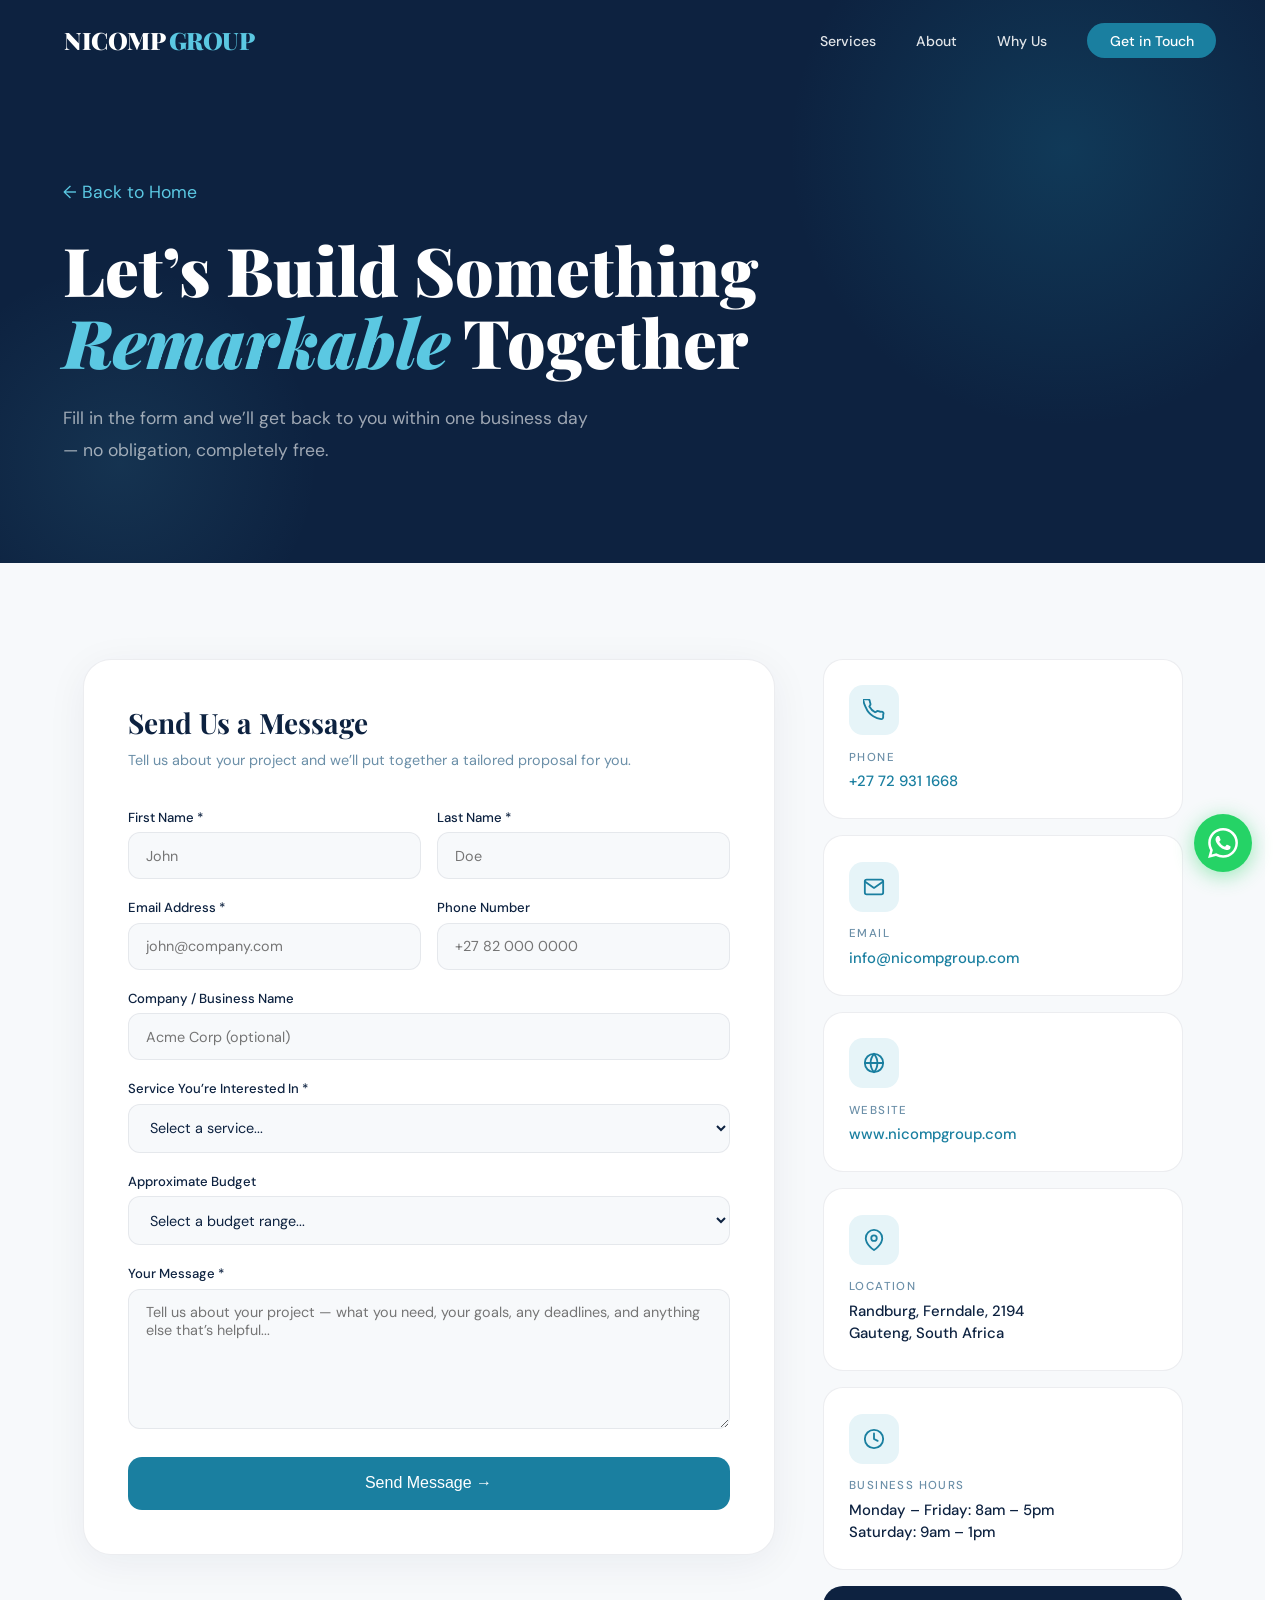
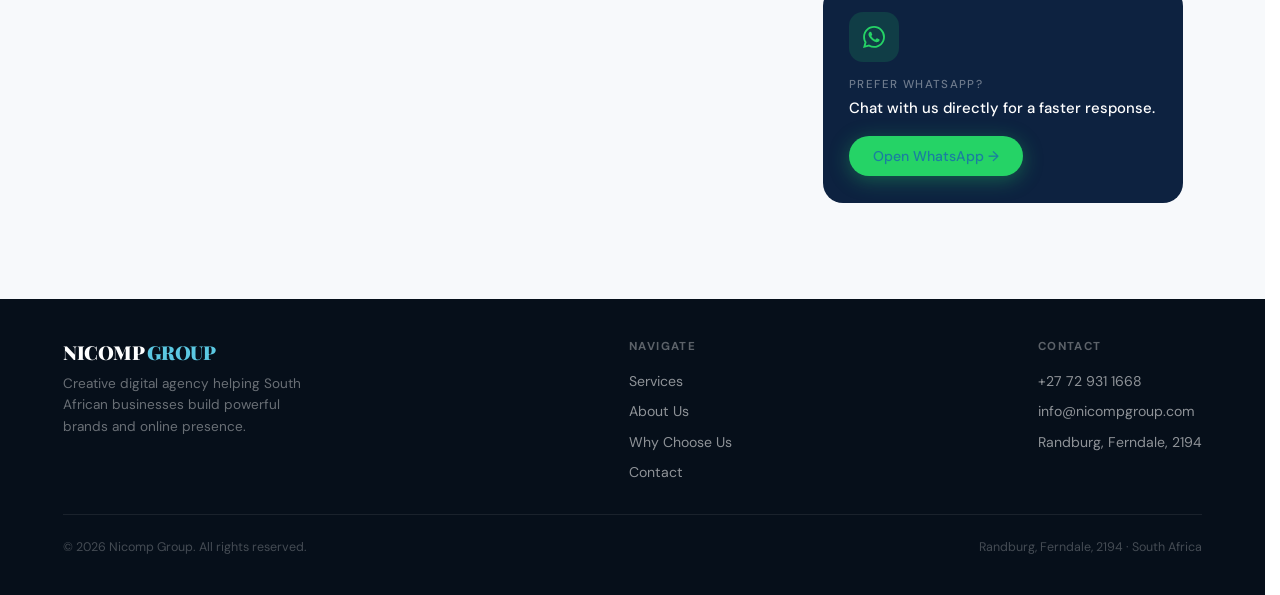
==== contact.html @ 155bb664 "Add files via upload" ====
<!DOCTYPE html>
<html lang="en">
<head>
<meta charset="UTF-8">
<meta name="viewport" content="width=device-width, initial-scale=1.0">
<title>Contact Us &mdash; Nicomp Group</title>
<link href="https://fonts.googleapis.com/css2?family=Playfair+Display:wght@400;700;900&family=DM+Sans:wght@300;400;500&display=swap" rel="stylesheet">
<link rel="stylesheet" href="style.css">
</head>
<body>

<!-- MOBILE NAV OVERLAY -->
<div class="mobile-nav-overlay" id="mobileNav">

  <div class="mob-nav-top">
    <a href="index.html" class="mob-nav-logo">NICOMP <span>GROUP</span></a>
    <button class="mob-nav-close" id="mobNavClose" aria-label="Close menu" onclick="closeMobNav()">
      <svg viewBox="0 0 24 24" fill="none" stroke="white" stroke-width="2.5" stroke-linecap="round" stroke-linejoin="round"><line x1="18" y1="6" x2="6" y2="18"/><line x1="6" y1="6" x2="18" y2="18"/></svg>
    </button>
  </div>

  <nav class="mob-nav-links">

    <a href="index.html#services" class="mob-nav-link">
      <div class="mnl-icon" style="background:linear-gradient(135deg,#1a7fa0,#5bc8e2)">
        <svg width="20" height="20" viewBox="0 0 24 24" fill="none" stroke="white" stroke-width="2" stroke-linecap="round" stroke-linejoin="round"><path d="M12 20h9"/><path d="M16.5 3.5a2.121 2.121 0 013 3L7 19l-4 1 1-4L16.5 3.5z"/></svg>
      </div>
      <span class="mnl-text">Services</span>
      <svg class="mnl-arr" width="18" height="18" viewBox="0 0 24 24" fill="none" stroke="white" stroke-width="2" stroke-linecap="round"><polyline points="9 18 15 12 9 6"/></svg>
    </a>

    <a href="index.html#about" class="mob-nav-link">
      <div class="mnl-icon" style="background:linear-gradient(135deg,#1da58c,#5bc8e2)">
        <svg width="20" height="20" viewBox="0 0 24 24" fill="none" stroke="white" stroke-width="2" stroke-linecap="round" stroke-linejoin="round"><path d="M17 21v-2a4 4 0 00-4-4H5a4 4 0 00-4 4v2"/><circle cx="9" cy="7" r="4"/></svg>
      </div>
      <span class="mnl-text">About</span>
      <svg class="mnl-arr" width="18" height="18" viewBox="0 0 24 24" fill="none" stroke="white" stroke-width="2" stroke-linecap="round"><polyline points="9 18 15 12 9 6"/></svg>
    </a>

    <a href="index.html#why" class="mob-nav-link">
      <div class="mnl-icon" style="background:linear-gradient(135deg,#7c3aed,#a78bfa)">
        <svg width="20" height="20" viewBox="0 0 24 24" fill="none" stroke="white" stroke-width="2" stroke-linecap="round" stroke-linejoin="round"><path d="M22 11.08V12a10 10 0 11-5.93-9.14"/><polyline points="22 4 12 14.01 9 11.01"/></svg>
      </div>
      <span class="mnl-text">Why Us</span>
      <svg class="mnl-arr" width="18" height="18" viewBox="0 0 24 24" fill="none" stroke="white" stroke-width="2" stroke-linecap="round"><polyline points="9 18 15 12 9 6"/></svg>
    </a>

    <a href="contact.html" class="mob-nav-link mob-nav-link-cta">
      <div class="mnl-icon" style="background:linear-gradient(135deg,#be185d,#ec4899)">
        <svg width="20" height="20" viewBox="0 0 24 24" fill="none" stroke="white" stroke-width="2" stroke-linecap="round" stroke-linejoin="round"><path d="M22 16.92v3a2 2 0 01-2.18 2 19.79 19.79 0 01-8.63-3.07A19.5 19.5 0 013.07 9.19 19.79 19.79 0 01.36.5a2 2 0 012-.18h3a2 2 0 012 1.72 12.84 12.84 0 00.7 2.81 2 2 0 01-.45 2.11L6.91 8.15a16 16 0 006.29 6.29l1.45-.73a2 2 0 012.11-.45 12.84 12.84 0 002.81.7A2 2 0 0122 16.92z"/></svg>
      </div>
      <span class="mnl-text">Get in Touch</span>
      <svg class="mnl-arr" width="18" height="18" viewBox="0 0 24 24" fill="none" stroke="white" stroke-width="2" stroke-linecap="round"><polyline points="9 18 15 12 9 6"/></svg>
    </a>

  </nav>

  <div class="mob-nav-footer">
    <span>+27 72 931 1668</span>
    <span class="mob-nav-footer-dot"></span>
    <span>info@nicompgroup.com</span>
  </div>

</div>

<!-- NAV -->
<nav id="mainNav" class="scrolled">
  <a href="index.html" class="logo">NICOMP <span>GROUP</span></a>
  <button class="nav-toggle" id="navToggle" aria-label="Menu"><span></span><span></span><span></span></button>
  <ul id="navMenu">
    <li><a href="index.html#services">Services</a></li>
    <li><a href="index.html#about">About</a></li>
    <li><a href="index.html#why">Why Us</a></li>
    <li><a href="contact.html" class="nav-cta">Get in Touch</a></li>
  </ul>
</nav>

<!-- PAGE HERO -->
<div class="page-hero">
  <div class="page-hero-inner">
    <p class="breadcrumb"><a href="index.html">&larr; Back to Home</a></p>
    <h1>Let&rsquo;s Build Something<br><em>Remarkable</em> Together</h1>
    <p>Fill in the form and we&rsquo;ll get back to you within one business day &mdash; no obligation, completely free.</p>
  </div>
</div>

<!-- CONTACT SECTION -->
<section class="contact-page">
  <div class="contact-page-inner">

    <!-- FORM -->
    <div class="contact-form-wrap reveal-left" id="contactForm">
      <h2>Send Us a Message</h2>
      <p>Tell us about your project and we&rsquo;ll put together a tailored proposal for you.</p>
      <div class="form-row">
        <div class="form-group"><label for="firstName">First Name *</label><input type="text" id="firstName" placeholder="John" required></div>
        <div class="form-group"><label for="lastName">Last Name *</label><input type="text" id="lastName" placeholder="Doe" required></div>
      </div>
      <div class="form-row">
        <div class="form-group"><label for="email">Email Address *</label><input type="email" id="email" placeholder="john@company.com" required></div>
        <div class="form-group"><label for="phone">Phone Number</label><input type="tel" id="phone" placeholder="+27 82 000 0000"></div>
      </div>
      <div class="form-group"><label for="company">Company / Business Name</label><input type="text" id="company" placeholder="Acme Corp (optional)"></div>
      <div class="form-group">
        <label for="service">Service You&rsquo;re Interested In *</label>
        <select id="service" required>
          <option value="" disabled selected>Select a service...</option>
          <option value="Graphic Design">Graphic Design</option>
          <option value="Web Design">Web Design</option>
          <option value="Web Development">Web Development</option>
          <option value="Business Solutions">Business Solutions</option>
          <option value="Multiple Services">Multiple Services</option>
          <option value="Not Sure Yet">Not Sure Yet &mdash; Let&rsquo;s Chat</option>
        </select>
      </div>
      <div class="form-group">
        <label for="budget">Approximate Budget</label>
        <select id="budget">
          <option value="" disabled selected>Select a budget range...</option>
          <option value="Under R5,000">Under R5,000</option>
          <option value="R5,000 - R15,000">R5,000 &ndash; R15,000</option>
          <option value="R15,000 - R30,000">R15,000 &ndash; R30,000</option>
          <option value="R30,000+">R30,000+</option>
          <option value="To be discussed">To be discussed</option>
        </select>
      </div>
      <div class="form-group"><label for="message">Your Message *</label><textarea id="message" placeholder="Tell us about your project &mdash; what you need, your goals, any deadlines, and anything else that&rsquo;s helpful..." required></textarea></div>
      <div id="formMsg" class="form-msg"></div>
      <button class="btn-primary form-submit" id="submitBtn">Send Message &rarr;</button>
    </div>

    <!-- INFO SIDEBAR — all SVG icons, no emojis -->
    <div class="contact-info">

      <div class="info-card reveal delay-1">
        <div class="info-icon">
          <svg width="22" height="22" viewBox="0 0 24 24" fill="none" stroke="#1a7fa0" stroke-width="2" stroke-linecap="round" stroke-linejoin="round"><path d="M22 16.92v3a2 2 0 01-2.18 2 19.79 19.79 0 01-8.63-3.07A19.5 19.5 0 013.07 9.19 19.79 19.79 0 01.36.5a2 2 0 012-.18h3a2 2 0 012 1.72 12.84 12.84 0 00.7 2.81 2 2 0 01-.45 2.11L6.91 8.15a16 16 0 006.29 6.29l1.45-.73a2 2 0 012.11-.45 12.84 12.84 0 002.81.7A2 2 0 0122 16.92z"/></svg>
        </div>
        <h4>Phone</h4>
        <p><a href="tel:+27729311668">+27 72 931 1668</a></p>
      </div>

      <div class="info-card reveal delay-2">
        <div class="info-icon">
          <svg width="22" height="22" viewBox="0 0 24 24" fill="none" stroke="#1a7fa0" stroke-width="2" stroke-linecap="round" stroke-linejoin="round"><path d="M4 4h16c1.1 0 2 .9 2 2v12c0 1.1-.9 2-2 2H4c-1.1 0-2-.9-2-2V6c0-1.1.9-2 2-2z"/><polyline points="22,6 12,13 2,6"/></svg>
        </div>
        <h4>Email</h4>
        <p><a href="mailto:info@nicompgroup.com">info@nicompgroup.com</a></p>
      </div>

      <div class="info-card reveal delay-3">
        <div class="info-icon">
          <svg width="22" height="22" viewBox="0 0 24 24" fill="none" stroke="#1a7fa0" stroke-width="2" stroke-linecap="round" stroke-linejoin="round"><circle cx="12" cy="12" r="10"/><line x1="2" y1="12" x2="22" y2="12"/><path d="M12 2a15.3 15.3 0 010 20M12 2a15.3 15.3 0 000 20"/></svg>
        </div>
        <h4>Website</h4>
        <p><a href="https://www.nicompgroup.com" target="_blank" rel="noopener">www.nicompgroup.com</a></p>
      </div>

      <div class="info-card reveal delay-4">
        <div class="info-icon">
          <svg width="22" height="22" viewBox="0 0 24 24" fill="none" stroke="#1a7fa0" stroke-width="2" stroke-linecap="round" stroke-linejoin="round"><path d="M21 10c0 7-9 13-9 13s-9-6-9-13a9 9 0 0118 0z"/><circle cx="12" cy="10" r="3"/></svg>
        </div>
        <h4>Location</h4>
        <p>Randburg, Ferndale, 2194<br>Gauteng, South Africa</p>
      </div>

      <div class="info-card reveal delay-5">
        <div class="info-icon">
          <svg width="22" height="22" viewBox="0 0 24 24" fill="none" stroke="#1a7fa0" stroke-width="2" stroke-linecap="round" stroke-linejoin="round"><circle cx="12" cy="12" r="10"/><polyline points="12 6 12 12 16 14"/></svg>
        </div>
        <h4>Business Hours</h4>
        <p>Monday &ndash; Friday: 8am &ndash; 5pm<br>Saturday: 9am &ndash; 1pm</p>
      </div>

      <div class="info-card info-card-wa reveal delay-6">
        <div class="info-icon info-icon-wa">
          <svg width="22" height="22" viewBox="0 0 24 24" fill="#25d366"><path d="M17.472 14.382c-.297-.149-1.758-.867-2.03-.967-.273-.099-.471-.148-.67.15-.197.297-.767.966-.94 1.164-.173.199-.347.223-.644.075-.297-.15-1.255-.463-2.39-1.475-.883-.788-1.48-1.761-1.653-2.059-.173-.297-.018-.458.13-.606.134-.133.298-.347.446-.52.149-.174.198-.298.298-.497.099-.198.05-.371-.025-.52-.075-.149-.669-1.612-.916-2.207-.242-.579-.487-.5-.669-.51-.173-.008-.371-.01-.57-.01-.198 0-.52.074-.792.372-.272.297-1.04 1.016-1.04 2.479 0 1.462 1.065 2.875 1.213 3.074.149.198 2.096 3.2 5.077 4.487.709.306 1.262.489 1.694.625.712.227 1.36.195 1.871.118.571-.085 1.758-.719 2.006-1.413.248-.694.248-1.289.173-1.413-.074-.124-.272-.198-.57-.347m-5.421 7.403h-.004a9.87 9.87 0 01-5.031-1.378l-.361-.214-3.741.982.998-3.648-.235-.374a9.86 9.86 0 01-1.51-5.26c.001-5.45 4.436-9.884 9.888-9.884 2.64 0 5.122 1.03 6.988 2.898a9.825 9.825 0 012.893 6.994c-.003 5.45-4.437 9.884-9.885 9.884m8.413-18.297A11.815 11.815 0 0012.05 0C5.495 0 .16 5.335.157 11.892c0 2.096.547 4.142 1.588 5.945L.057 24l6.305-1.654a11.882 11.882 0 005.683 1.448h.005c6.554 0 11.89-5.335 11.893-11.893a11.821 11.821 0 00-3.48-8.413z"/></svg>
        </div>
        <h4>Prefer WhatsApp?</h4>
        <p>Chat with us directly for a faster response.</p>
        <a href="https://wa.me/27729311668?text=Hi%20Nicomp%20Group%2C%20I%27d%20like%20to%20discuss%20a%20project." target="_blank" rel="noopener" class="btn-primary" style="display:inline-block;margin-top:1rem;font-size:0.88rem;padding:0.7rem 1.5rem;background:#25d366;box-shadow:0 4px 20px rgba(37,211,102,0.35)">Open WhatsApp &rarr;</a>
      </div>

    </div>
  </div>
</section>

<!-- FOOTER -->
<footer>
  <div class="footer-top">
    <div class="footer-brand"><a href="index.html" class="logo">NICOMP <span>GROUP</span></a><p>Creative digital agency helping South African businesses build powerful brands and online presence.</p></div>
    <div class="footer-links"><h4>Navigate</h4><ul><li><a href="index.html#services">Services</a></li><li><a href="index.html#about">About Us</a></li><li><a href="index.html#why">Why Choose Us</a></li><li><a href="contact.html">Contact</a></li></ul></div>
    <div class="footer-links"><h4>Contact</h4><ul><li><a href="tel:+27729311668">+27 72 931 1668</a></li><li><a href="mailto:info@nicompgroup.com">info@nicompgroup.com</a></li><li><a href="#">Randburg, Ferndale, 2194</a></li></ul></div>
  </div>
  <div class="footer-bottom"><p>&copy; 2026 Nicomp Group. All rights reserved.</p><p>Randburg, Ferndale, 2194 &middot; South Africa</p></div>
</footer>

<!-- WHATSAPP FAB -->
<a href="https://wa.me/27729311668?text=Hi%20Nicomp%20Group%2C%20I%27d%20like%20to%20discuss%20a%20project." class="wa-btn" target="_blank" rel="noopener" aria-label="Chat on WhatsApp">
  <span class="wa-tooltip">Chat with us!</span>
  <svg viewBox="0 0 24 24"><path d="M17.472 14.382c-.297-.149-1.758-.867-2.03-.967-.273-.099-.471-.148-.67.15-.197.297-.767.966-.94 1.164-.173.199-.347.223-.644.075-.297-.15-1.255-.463-2.39-1.475-.883-.788-1.48-1.761-1.653-2.059-.173-.297-.018-.458.13-.606.134-.133.298-.347.446-.52.149-.174.198-.298.298-.497.099-.198.05-.371-.025-.52-.075-.149-.669-1.612-.916-2.207-.242-.579-.487-.5-.669-.51-.173-.008-.371-.01-.57-.01-.198 0-.52.074-.792.372-.272.297-1.04 1.016-1.04 2.479 0 1.462 1.065 2.875 1.213 3.074.149.198 2.096 3.2 5.077 4.487.709.306 1.262.489 1.694.625.712.227 1.36.195 1.871.118.571-.085 1.758-.719 2.006-1.413.248-.694.248-1.289.173-1.413-.074-.124-.272-.198-.57-.347m-5.421 7.403h-.004a9.87 9.87 0 01-5.031-1.378l-.361-.214-3.741.982.998-3.648-.235-.374a9.86 9.86 0 01-1.51-5.26c.001-5.45 4.436-9.884 9.888-9.884 2.64 0 5.122 1.03 6.988 2.898a9.825 9.825 0 012.893 6.994c-.003 5.45-4.437 9.884-9.885 9.884m8.413-18.297A11.815 11.815 0 0012.05 0C5.495 0 .16 5.335.157 11.892c0 2.096.547 4.142 1.588 5.945L.057 24l6.305-1.654a11.882 11.882 0 005.683 1.448h.005c6.554 0 11.89-5.335 11.893-11.893a11.821 11.821 0 00-3.48-8.413z"/></svg>
</a>

<script src="main.js"></script>
</body>
</html>
---- style.css ----
/* =============================================
   NICOMP GROUP — style.css
   ============================================= */
*,*::before,*::after{margin:0;padding:0;box-sizing:border-box}
:root{
  --navy:#0d2240;--teal:#1a7fa0;--teal-light:#2aa8cc;
  --teal-pale:#e6f4f8;--sky:#5bc8e2;--gold:#c9a84c;
  --white:#ffffff;--off-white:#f7f9fb;--text:#0d2240;
  --text-mid:#3d5a72;--text-light:#6b8fa8;--border:rgba(13,34,64,0.08);
}
html{
  scroll-behavior:auto;
  overflow-x:hidden;
  width:100%;
  scrollbar-gutter:stable;
}
body{font-family:'DM Sans',sans-serif;color:var(--text);background:var(--white);overflow-x:hidden;max-width:100vw}

/* ── NAV ── */
nav{position:fixed;top:0;left:0;right:0;z-index:300;display:flex;align-items:center;justify-content:space-between;padding:1.5rem 5%;transition:background 0.5s,padding 0.5s,box-shadow 0.5s}
nav.scrolled{background:rgba(255,255,255,0.97);backdrop-filter:blur(14px);padding:1rem 5%;box-shadow:0 2px 30px rgba(13,34,64,0.09)}
.logo{font-family:'Playfair Display',serif;font-weight:900;font-size:1.5rem;letter-spacing:-0.5px;color:var(--white);text-decoration:none;transition:color 0.5s}
nav.scrolled .logo{color:var(--navy)}
.logo span{color:var(--sky)}
nav.scrolled .logo span{color:var(--teal)}
nav ul{list-style:none;display:flex;gap:2.5rem;align-items:center}
nav ul li a{text-decoration:none;font-size:0.88rem;font-weight:500;color:rgba(255,255,255,0.88);transition:color 0.2s}
nav.scrolled ul li a{color:var(--text-mid)}
nav ul li a:hover{color:var(--sky)}
nav.scrolled ul li a:hover{color:var(--teal)}
.nav-cta{background:var(--teal)!important;color:var(--white)!important;padding:0.55rem 1.4rem;border-radius:50px;transition:background 0.2s!important}
.nav-cta:hover{background:var(--teal-light)!important}
.nav-toggle{display:none;flex-direction:column;gap:5px;cursor:pointer;background:none;border:none;padding:4px}
.nav-toggle span{display:block;width:24px;height:2px;background:var(--white);border-radius:2px;transition:background 0.5s}
nav.scrolled .nav-toggle span{background:var(--navy)}

/* ── HERO ── */
.hero{
  position:relative;
  width:100%;
  min-height:100svh;
  height:auto;
  overflow:hidden;
  display:flex;
  align-items:center;
  justify-content:center;
  background:var(--navy);
}
.hero-slides{position:absolute;inset:0;z-index:0}
.hero-slide{transform:scale(1.08);transition:transform 8s}
.hero-slide.active{opacity:1;transform:scale(1);z-index:1}
.hero-overlay{position:absolute;inset:0;z-index:2;background:rgba(5,14,30,0.55)}
.hero-overlay-gradient{position:absolute;inset:0;z-index:3;background:radial-gradient(ellipse at 50% 40%,rgba(26,127,160,0.18) 0%,transparent 65%),linear-gradient(to bottom,rgba(5,14,30,0.2) 0%,rgba(5,14,30,0) 40%,rgba(5,14,30,0.5) 80%,rgba(5,14,30,0.85) 100%)}
.hero-content{position:relative;z-index:10;text-align:center;padding:0 5%;max-width:900px;width:100%}
.hero-eyebrow{display:flex;align-items:center;justify-content:center;gap:1rem;margin-bottom:2rem;opacity:0;animation:fadeInDown 1s 0.4s ease forwards}
.eyebrow-line{flex:0 0 40px;height:1px;background:rgba(91,200,226,0.5)}
.eyebrow-text{font-size:0.75rem;font-weight:500;letter-spacing:0.22em;text-transform:uppercase;color:var(--sky)}
.hero-heading{font-family:'Playfair Display',serif;font-size:clamp(2.8rem,7.5vw,6rem);font-weight:900;line-height:1.04;color:var(--white);margin-bottom:1.75rem;text-shadow:0 6px 40px rgba(0,0,0,0.35)}
.word-wrap{display:inline-block;overflow:hidden;vertical-align:bottom}
.word{display:inline-block;opacity:0;transform:translateY(110%);animation:wordReveal 0.9s cubic-bezier(0.22,1,0.36,1) forwards}
.word::after{content:'\00a0'}
.italic-gold{font-style:italic;color:var(--gold)}
.w1{animation-delay:0.7s}.w2{animation-delay:0.88s}.w3{animation-delay:1.06s}
.w4{animation-delay:1.3s}.w5{animation-delay:1.48s}.w6{animation-delay:1.66s}
@keyframes wordReveal{to{opacity:1;transform:translateY(0)}}
.hero-sub{font-size:clamp(0.9rem,1.6vw,1.1rem);line-height:1.85;color:rgba(255,255,255,0.68);max-width:600px;margin:0 auto 2.5rem;opacity:0;animation:fadeInUp 1s 2s ease forwards}
.hero-btns{display:flex;gap:1rem;justify-content:center;flex-wrap:wrap;opacity:0;animation:fadeInUp 1s 2.3s ease forwards}
.btn-hero-primary{background:var(--teal);color:var(--white);padding:0.9rem 2.2rem;border-radius:50px;text-decoration:none;font-weight:500;font-size:0.95rem;box-shadow:0 4px 24px rgba(26,127,160,0.4);transition:background 0.25s,transform 0.25s,box-shadow 0.25s}
.btn-hero-primary:hover{background:var(--teal-light);transform:translateY(-3px);box-shadow:0 8px 32px rgba(26,127,160,0.5)}
.btn-hero-outline{border:1.5px solid rgba(255,255,255,0.4);color:var(--white);padding:0.9rem 2.2rem;border-radius:50px;text-decoration:none;font-weight:500;font-size:0.95rem;backdrop-filter:blur(6px);background:rgba(255,255,255,0.06);transition:background 0.25s,border-color 0.25s,transform 0.25s}
.btn-hero-outline:hover{background:rgba(255,255,255,0.14);border-color:var(--sky);transform:translateY(-3px)}
.hero-image-strip{position:absolute;bottom:5rem;left:50%;transform:translateX(-50%);z-index:10;opacity:0;animation:fadeInUp 1s 2.6s ease forwards}
.strip-track{display:none;gap:0.75rem}
.strip-item{width:100px;height:66px;border-radius:10px;overflow:hidden;cursor:pointer;border:2px solid rgba(255,255,255,0.2);transition:border-color 0.3s,transform 0.3s,box-shadow 0.3s;flex-shrink:0}
.strip-item img{width:100%;height:100%;object-fit:cover;display:none;transition:transform 0.4s}
.strip-item:hover img{transform:scale(1.08)}
.strip-item.si-active{border-color:var(--sky);transform:scale(1.08);box-shadow:0 6px 20px rgba(91,200,226,0.4)}
.hero-dots{position:absolute;left:50%;transform:translateX(-50%);bottom:3rem;z-index:11;display:flex;align-items:center;gap:0.5rem}
.hdot{width:8px;height:8px;border-radius:50%;border:2px solid rgba(255,255,255,0.5);background:transparent;cursor:pointer;transition:all 0.35s cubic-bezier(0.4,0,0.2,1)}
.hdot.active{width:28px;height:8px;border-radius:50px;background:var(--sky);border-color:var(--sky);box-shadow:0 0 10px rgba(91,200,226,0.6)}
.hdot:hover:not(.active){background:rgba(255,255,255,0.3);border-color:white}
.scroll-cue{position:absolute;bottom:3.2rem;right:5%;z-index:11;display:flex;flex-direction:column;align-items:center;gap:0.5rem;opacity:0;animation:fadeIn 1s 3s ease forwards}
.scroll-cue span{font-size:0.65rem;letter-spacing:0.18em;text-transform:uppercase;color:rgba(255,255,255,0.4)}
.scroll-mouse{width:22px;height:36px;border:1.5px solid rgba(255,255,255,0.3);border-radius:12px;display:flex;justify-content:center;padding-top:6px}
.scroll-wheel{width:3px;height:8px;background:var(--sky);border-radius:2px;animation:scrollWheel 2s ease-in-out infinite}
@keyframes scrollWheel{0%,100%{transform:translateY(0);opacity:1}60%{transform:translateY(10px);opacity:0}}

/* ── BUTTONS ── */
.btn-primary{display:inline-block;background:var(--teal);color:var(--white);padding:0.9rem 2rem;border-radius:50px;text-decoration:none;font-weight:500;font-size:0.95rem;border:none;cursor:pointer;transition:background 0.2s,transform 0.2s}
.btn-primary:hover{background:var(--teal-light);transform:translateY(-2px)}

/* ── STATS ── */
.stats{background:var(--teal);padding:2.5rem 5%;display:flex;justify-content:center;gap:4rem;flex-wrap:wrap}
.stat{text-align:center;color:var(--white)}
.stat strong{display:block;font-family:'Playfair Display',serif;font-size:2.2rem;font-weight:900;line-height:1;margin-bottom:0.25rem}
.stat span{font-size:0.85rem;opacity:0.75;letter-spacing:0.03em}

/* ── WORK STRIP ── */
.work-strip{background:#0a1c35;padding:3rem 5%}
.work-strip-label{text-align:center;font-size:0.72rem;font-weight:500;letter-spacing:0.18em;text-transform:uppercase;color:rgba(255,255,255,0.3);margin-bottom:1.5rem}
.work-grid{display:grid;grid-template-columns:repeat(4,1fr);gap:1rem;max-width:1100px;margin:0 auto}
.work-card{border-radius:16px;overflow:hidden;position:relative;aspect-ratio:4/3;background:#1a2e4a;cursor:pointer}
.work-card img{width:100%;height:100%;object-fit:cover;transition:transform 0.6s ease;display:block}
.work-card:hover img{transform:scale(1.08)}
.work-card-label{position:absolute;bottom:0;left:0;right:0;background:linear-gradient(transparent,rgba(13,34,64,0.92));padding:1.5rem 1rem 0.75rem;color:white;font-size:0.8rem;font-weight:500;transform:translateY(6px);opacity:0.85;transition:transform 0.4s ease,opacity 0.4s ease}
.work-card:hover .work-card-label{transform:translateY(0);opacity:1}
.work-card-tag{display:inline-block;font-size:0.65rem;background:rgba(91,200,226,0.25);color:#5bc8e2;border-radius:4px;padding:0.15rem 0.5rem;margin-bottom:0.3rem}
/* work card reveal overlay */
.work-card::after{content:'';position:absolute;inset:0;background:linear-gradient(135deg,rgba(26,127,160,0.15),rgba(5,14,30,0.3));opacity:0;transition:opacity 0.4s ease}
.work-card:hover::after{opacity:1}

/* ── SHARED SECTION ── */
section{padding:6rem 5%}
.section-tag{font-size:0.72rem;font-weight:500;letter-spacing:0.18em;text-transform:uppercase;color:var(--teal);margin-bottom:0.75rem;display:block}
.section-title{font-family:'Playfair Display',serif;font-size:clamp(2rem,4vw,2.8rem);font-weight:700;color:var(--navy);line-height:1.15;margin-bottom:1rem}
.section-sub{font-size:1rem;color:var(--text-light);line-height:1.8;max-width:560px}

/* ── SERVICES TABS ── */
.services{position:relative;background:var(--navy);padding:7rem 5% 5rem;overflow:hidden;width:100%;max-width:100%;box-sizing:border-box}
.svc-orb{position:absolute;border-radius:50%;pointer-events:none;filter:blur(80px)}
.svc-orb1{width:600px;height:600px;top:-200px;left:-150px;background:radial-gradient(circle,rgba(26,127,160,0.22) 0%,transparent 70%)}
.svc-orb2{width:400px;height:400px;bottom:-100px;right:-100px;background:radial-gradient(circle,rgba(91,200,226,0.14) 0%,transparent 70%)}
.svc-orb3{width:300px;height:300px;top:40%;left:50%;transform:translateX(-50%);background:radial-gradient(circle,rgba(201,168,76,0.08) 0%,transparent 70%)}
.svc-header-wrap{position:relative;z-index:1;text-align:center;max-width:680px;margin:0 auto 3.5rem}
.svc-header-wrap .section-tag{color:var(--sky)}
.svc-header-wrap .section-title{color:var(--white)}
.svc-header-wrap .section-sub{color:rgba(255,255,255,0.5);margin:0 auto}
.svc-title-accent{color:var(--sky);font-style:italic}
.svc-tabs{position:relative;z-index:1;display:flex;justify-content:center;gap:0.35rem;background:rgba(255,255,255,0.05);border:1px solid rgba(255,255,255,0.09);border-radius:60px;padding:0.35rem;max-width:780px;margin:0 auto 3rem;overflow:hidden}
.svc-tab{position:relative;z-index:2;display:flex;align-items:center;gap:0.5rem;padding:0.7rem 1.4rem;border-radius:50px;background:transparent;border:none;cursor:pointer;font-family:'DM Sans',sans-serif;font-size:0.88rem;font-weight:500;color:rgba(255,255,255,0.5);transition:color 0.3s;white-space:nowrap}
.svc-tab.active{color:var(--white)}
.svc-tab:hover:not(.active){color:rgba(255,255,255,0.8)}
.svc-tab-icon{display:flex;align-items:center}
.svc-tab-ink{position:absolute;top:0.3rem;left:0;height:calc(100% - 0.6rem);background:linear-gradient(135deg,var(--teal),var(--teal-light));border-radius:50px;z-index:1;pointer-events:none}
.svc-panels{position:relative;z-index:1;max-width:1200px;margin:0 auto;width:100%}
.svc-panel{display:none}
.svc-panel.active{display:block}
@keyframes panelFadeIn{from{opacity:0}to{opacity:1}}
.svc-panel-inner{display:grid;grid-template-columns:minmax(0,320px) 1fr;gap:3rem;align-items:start;min-width:0;width:100%}
@media(min-width:1025px){.svc-panel-left{position:sticky;top:100px}}
.svc-panel-left{background:rgba(255,255,255,0.04);border:1px solid rgba(255,255,255,0.09);border-radius:24px;padding:2.5rem 2rem;min-width:0;overflow:hidden}
.svc-hero-badge{width:80px;height:80px;border-radius:22px;margin-bottom:1.5rem;display:flex;align-items:center;justify-content:center}
.gd-badge{background:linear-gradient(135deg,#1a7fa0,#0d5f7a)}
.wd-badge{background:linear-gradient(135deg,#1da58c,#0d7a60)}
.dev-badge{background:linear-gradient(135deg,#7c3aed,#5b21b6)}
.biz-badge{background:linear-gradient(135deg,#c9a84c,#9b7a2a)}
.svc-panel-title{font-family:'Playfair Display',serif;font-size:1.7rem;font-weight:700;color:var(--white);margin-bottom:1rem;line-height:1.2}
.svc-panel-desc{font-size:0.9rem;color:rgba(255,255,255,0.55);line-height:1.8;margin-bottom:1.75rem}
.svc-panel-stat-row{display:flex;gap:1.5rem;margin-bottom:2rem;padding:1.25rem 0;border-top:1px solid rgba(255,255,255,0.08);border-bottom:1px solid rgba(255,255,255,0.08)}
.svc-stat{display:flex;flex-direction:column;gap:0.2rem}
.svc-stat-n{font-family:'Playfair Display',serif;font-size:1.6rem;font-weight:900;color:var(--sky);line-height:1}
.svc-stat-l{font-size:0.72rem;color:rgba(255,255,255,0.4);letter-spacing:0.05em}
.svc-panel-cta{display:inline-block;background:var(--teal);color:var(--white);padding:0.8rem 1.75rem;border-radius:50px;text-decoration:none;font-weight:500;font-size:0.9rem;transition:background 0.2s,transform 0.2s,box-shadow 0.2s;box-shadow:0 4px 20px rgba(26,127,160,0.35)}
.svc-panel-cta:hover{background:var(--teal-light);transform:translateY(-2px);box-shadow:0 8px 28px rgba(26,127,160,0.5)}
.svc-items-grid{display:grid;grid-template-columns:repeat(3,1fr);gap:1rem}
.svc-item-card{background:rgba(255,255,255,0.04);border:1px solid rgba(255,255,255,0.08);border-radius:18px;padding:1.5rem 1.25rem;transition:background 0.3s,border-color 0.3s,transform 0.3s;cursor:default}

.svc-item-card:hover{background:rgba(255,255,255,0.09);border-color:rgba(91,200,226,0.3);transform:translateY(-5px)}
.svc-item-icon{width:44px;height:44px;border-radius:12px;display:flex;align-items:center;justify-content:center;margin-bottom:1rem;flex-shrink:0}
.svc-item-card h4{font-size:0.92rem;font-weight:500;color:var(--white);margin-bottom:0.5rem;line-height:1.3}
.svc-item-card p{font-size:0.8rem;color:rgba(255,255,255,0.45);line-height:1.65}
.svc-bottom-cta{text-align:center;margin-top:4rem;position:relative;z-index:1}

/* ── PROCESS ── */
.process-section{position:relative;padding:7rem 5%;background:var(--navy);overflow:hidden}
.process-bg-deco{position:absolute;inset:0;pointer-events:none;z-index:0}
.deco-circle{position:absolute;border-radius:50%;background:radial-gradient(circle,rgba(26,127,160,0.18) 0%,transparent 70%)}
.deco-c1{width:700px;height:700px;top:-200px;left:-200px}
.deco-c2{width:500px;height:500px;bottom:-150px;right:-100px;background:radial-gradient(circle,rgba(91,200,226,0.1) 0%,transparent 70%)}
.process-header{position:relative;z-index:1;text-align:center;max-width:700px;margin:0 auto 5rem}
.process-header .section-tag{color:var(--sky)}
.process-header .section-title{color:var(--white)}
.process-header .section-sub{color:rgba(255,255,255,0.55);margin:0 auto}
.title-em{font-style:italic;color:var(--gold)}
.process-timeline{position:relative;z-index:1;max-width:1100px;margin:0 auto}
.timeline-line{position:absolute;top:46px;left:calc(12.5% + 24px);right:calc(12.5% + 24px);height:2px;background:linear-gradient(90deg,var(--teal),var(--sky),var(--gold),#5bc8e2);opacity:0.35;z-index:0}
.process-steps{display:grid;grid-template-columns:repeat(4,1fr);gap:2rem;position:relative;z-index:1}
.pstep{display:flex;flex-direction:column;align-items:center;gap:1.5rem}
.pstep-icon-wrap{position:relative;flex-shrink:0}
.pstep-icon{width:72px;height:72px;border-radius:50%;background:linear-gradient(135deg,var(--teal) 0%,#0d5f7a 100%);display:flex;align-items:center;justify-content:center;box-shadow:0 8px 32px rgba(26,127,160,0.45);position:relative;z-index:2;transition:transform 0.3s,box-shadow 0.3s}
.pstep:hover .pstep-icon{transform:scale(1.1) translateY(-4px);box-shadow:0 16px 48px rgba(26,127,160,0.6)}
.pi-teal{background:linear-gradient(135deg,#1da58c 0%,#0d7a60 100%);box-shadow:0 8px 32px rgba(29,165,140,0.4)}
.pstep:hover .pi-teal{box-shadow:0 16px 48px rgba(29,165,140,0.6)}
.pi-gold{background:linear-gradient(135deg,#c9a84c 0%,#9b7a2a 100%);box-shadow:0 8px 32px rgba(201,168,76,0.4)}
.pstep:hover .pi-gold{box-shadow:0 16px 48px rgba(201,168,76,0.6)}
.pi-sky{background:linear-gradient(135deg,#5bc8e2 0%,#2aa8cc 100%);box-shadow:0 8px 32px rgba(91,200,226,0.4)}
.pstep:hover .pi-sky{box-shadow:0 16px 48px rgba(91,200,226,0.6)}
.pstep-pulse{position:absolute;inset:-8px;border-radius:50%;border:2px solid rgba(26,127,160,0.35);animation:pulsering 2.5s ease-in-out infinite;z-index:1}
.pp-teal{border-color:rgba(29,165,140,0.35);animation-delay:0.3s}
.pp-gold{border-color:rgba(201,168,76,0.35);animation-delay:0.6s}
.pp-sky{border-color:rgba(91,200,226,0.35);animation-delay:0.9s}
@keyframes pulsering{0%,100%{transform:scale(1);opacity:0.5}50%{transform:scale(1.25);opacity:0}}
.pstep-card{background:rgba(255,255,255,0.04);border:1px solid rgba(255,255,255,0.09);border-radius:20px;padding:2rem 1.75rem;width:100%;backdrop-filter:blur(6px);transition:background 0.3s,border-color 0.3s,transform 0.3s}
.pstep:hover .pstep-card{background:rgba(255,255,255,0.08);border-color:rgba(91,200,226,0.25);transform:translateY(-6px)}
.pstep-num{font-family:'Playfair Display',serif;font-size:3rem;font-weight:900;line-height:1;margin-bottom:0.75rem;background:linear-gradient(135deg,var(--teal),var(--sky));-webkit-background-clip:text;-webkit-text-fill-color:transparent;background-clip:text;opacity:0.6}
.pn-teal{background:linear-gradient(135deg,#1da58c,#5bc8e2);-webkit-background-clip:text;-webkit-text-fill-color:transparent;background-clip:text}
.pn-gold{background:linear-gradient(135deg,#c9a84c,#f0cf82);-webkit-background-clip:text;-webkit-text-fill-color:transparent;background-clip:text}
.pn-sky{background:linear-gradient(135deg,#5bc8e2,#9ee4f0);-webkit-background-clip:text;-webkit-text-fill-color:transparent;background-clip:text}
.pstep-title{font-family:'Playfair Display',serif;font-size:1.35rem;font-weight:700;color:var(--white);margin-bottom:0.75rem}
.pstep-desc{font-size:0.88rem;color:rgba(255,255,255,0.58);line-height:1.75;margin-bottom:1.25rem}
.pstep-list{list-style:none;display:flex;flex-direction:column;gap:0.5rem}
.pstep-list li{font-size:0.8rem;font-weight:500;color:rgba(255,255,255,0.4);padding-left:1.1rem;position:relative}
.pstep-list li::before{content:'';position:absolute;left:0;top:50%;transform:translateY(-50%);width:5px;height:5px;border-radius:50%;background:var(--sky)}
.process-cta{position:relative;z-index:1;text-align:center;margin-top:5rem;display:flex;flex-direction:column;align-items:center;gap:1.25rem}
.process-cta p{font-size:1rem;color:rgba(255,255,255,0.45);letter-spacing:0.05em}

/* ── ABOUT / VALUES — ENHANCED ── */
.values{background:var(--white);overflow:hidden}
.values-inner{max-width:1100px;margin:0 auto;display:grid;grid-template-columns:1fr 1fr;gap:5rem;align-items:start}
.about-img-col{position:relative;padding-bottom:2.5rem}
/* Image reveal with parallax feel */
.about-img-main{width:100%;border-radius:24px;overflow:hidden;box-shadow:0 30px 80px rgba(13,34,64,0.18);position:relative}
.about-img-main::before{content:'';position:absolute;inset:0;background:linear-gradient(135deg,rgba(26,127,160,0.08),transparent 60%);z-index:1;pointer-events:none}
.about-img-main img{width:100%;height:480px;object-fit:cover;display:block;transform:scale(1.04);transition:transform 0.8s cubic-bezier(0.25,0.46,0.45,0.94)}
.about-img-main:hover img{transform:scale(1)}
/* Decorative teal border accent */
.about-img-main::after{content:'';position:absolute;inset:-2px;border-radius:26px;background:linear-gradient(135deg,rgba(26,127,160,0.4),transparent 50%);z-index:-1}
.about-img-floater{position:absolute;bottom:0;right:-20px;background:white;border-radius:20px;padding:1.5rem 1.75rem;box-shadow:0 16px 48px rgba(13,34,64,0.16);border:1px solid rgba(13,34,64,0.05);min-width:180px;animation:floatBadge 4s ease-in-out infinite}
@keyframes floatBadge{0%,100%{transform:translateY(0)}50%{transform:translateY(-8px)}}
.about-img-floater .af-icon{font-size:1.6rem;margin-bottom:0.5rem}
.about-img-floater strong{display:block;font-size:1.8rem;font-family:'Playfair Display',serif;color:var(--navy);font-weight:900}
.about-img-floater span{font-size:0.78rem;color:var(--text-light)}
/* Second decorative badge */
.about-img-floater2{position:absolute;top:1.5rem;left:-20px;background:var(--navy);border-radius:16px;padding:1rem 1.25rem;box-shadow:0 12px 36px rgba(13,34,64,0.25);min-width:150px;animation:floatBadge 4s 1s ease-in-out infinite}
.about-img-floater2 span.f2-num{display:block;font-family:'Playfair Display',serif;font-size:1.5rem;font-weight:900;color:var(--sky);line-height:1}
.about-img-floater2 span.f2-lbl{font-size:0.72rem;color:rgba(255,255,255,0.5);margin-top:0.2rem;display:block}
.values-list{margin-top:2.5rem;display:flex;flex-direction:column;gap:1.5rem}
.value-item{display:flex;gap:1.25rem;align-items:flex-start}
.value-num{font-family:'Playfair Display',serif;font-size:1.8rem;font-weight:900;color:var(--teal-pale);line-height:1;min-width:40px}
.value-item h4{font-size:1rem;font-weight:500;color:var(--navy);margin-bottom:0.3rem}
.value-item p{font-size:0.88rem;color:var(--text-light);line-height:1.7}

/* ── WHY US — ENHANCED ── */
.why{background:var(--off-white)}
.why-inner{max-width:1100px;margin:0 auto;display:grid;grid-template-columns:1fr 1fr;gap:4rem;align-items:center}
.why-grid{display:grid;grid-template-columns:1fr 1fr;gap:1rem}
.why-item{background:var(--white);border:1px solid var(--border);border-radius:20px;padding:1.75rem;transition:border-color 0.3s,transform 0.3s,box-shadow 0.3s;position:relative;overflow:hidden}
.why-item::before{content:'';position:absolute;inset:0;background:linear-gradient(135deg,rgba(26,127,160,0.04),transparent);opacity:0;transition:opacity 0.3s}
.why-item:hover{border-color:var(--teal);transform:translateY(-6px);box-shadow:0 20px 50px rgba(13,34,64,0.1)}
.why-item:hover::before{opacity:1}
.wi-icon{font-size:1.6rem;margin-bottom:0.85rem;display:block}
.why-item h4{font-size:0.95rem;font-weight:500;color:var(--navy);margin-bottom:0.4rem}
.why-item p{font-size:0.82rem;color:var(--text-light);line-height:1.6}

/* ── CONTACT STRIP — ENHANCED ── */
.contact-strip{background:var(--navy);text-align:center;padding:7rem 5%;position:relative;overflow:hidden}
.contact-strip::before{content:'';position:absolute;top:-200px;left:50%;transform:translateX(-50%);width:800px;height:800px;border-radius:50%;background:radial-gradient(circle,rgba(26,127,160,0.15) 0%,transparent 65%);pointer-events:none}
.contact-strip::after{content:'';position:absolute;bottom:-100px;right:-100px;width:400px;height:400px;border-radius:50%;background:radial-gradient(circle,rgba(91,200,226,0.1) 0%,transparent 70%);pointer-events:none}
.contact-strip .section-tag{color:var(--sky)}
.contact-strip .section-title{color:var(--white);margin:0 auto 1rem}
.contact-strip .section-sub{color:rgba(255,255,255,0.55);margin:0 auto 3.5rem}
.contact-cards{display:flex;justify-content:center;gap:1.25rem;flex-wrap:wrap;margin-bottom:3rem;position:relative;z-index:1}
.contact-card{background:rgba(255,255,255,0.06);border:1px solid rgba(255,255,255,0.1);border-radius:20px;padding:1.75rem 2rem;min-width:200px;transition:background 0.3s,transform 0.3s,border-color 0.3s,box-shadow 0.3s;cursor:default;position:relative;overflow:hidden}
.contact-card::before{content:'';position:absolute;inset:0;background:linear-gradient(135deg,rgba(26,127,160,0.1),rgba(91,200,226,0.05));opacity:0;transition:opacity 0.3s}
.contact-card:hover{background:rgba(255,255,255,0.1);transform:translateY(-6px);border-color:rgba(91,200,226,0.3);box-shadow:0 20px 40px rgba(0,0,0,0.2)}
.contact-card:hover::before{opacity:1}
.cc-icon{font-size:1.5rem;margin-bottom:0.6rem;display:block}
.cc-label{font-size:0.72rem;color:rgba(255,255,255,0.4);margin-bottom:0.3rem;display:block;letter-spacing:0.1em;text-transform:uppercase}
.cc-val{font-size:0.95rem;color:var(--white);font-weight:500}
.contact-strip .btn-primary{position:relative;z-index:1;padding:1rem 2.75rem;font-size:1rem;box-shadow:0 8px 32px rgba(26,127,160,0.4)}
.contact-strip .btn-primary:hover{box-shadow:0 12px 40px rgba(26,127,160,0.6)}

/* ── PAGE HERO — CONTACT (enhanced) ── */
.page-hero{padding:11rem 5% 6rem;background:var(--navy);position:relative;overflow:hidden}
.page-hero::before{content:'';position:absolute;top:-150px;right:-100px;width:600px;height:600px;border-radius:50%;background:radial-gradient(circle,rgba(26,127,160,0.25) 0%,transparent 65%);pointer-events:none}
.page-hero::after{content:'';position:absolute;bottom:-100px;left:-80px;width:400px;height:400px;border-radius:50%;background:radial-gradient(circle,rgba(91,200,226,0.1) 0%,transparent 70%);pointer-events:none}
.page-hero-inner{max-width:700px;position:relative;z-index:1}
.breadcrumb{font-size:0.82rem;margin-bottom:1.5rem}
.breadcrumb a{color:var(--sky);text-decoration:none;display:inline-flex;align-items:center;gap:0.4rem;transition:gap 0.2s}
.breadcrumb a:hover{gap:0.6rem}
.page-hero h1{font-family:'Playfair Display',serif;font-size:clamp(2.4rem,5.5vw,4.2rem);font-weight:900;color:white;line-height:1.08;margin-bottom:1.5rem}
.page-hero h1 em{font-style:italic;color:var(--sky)}
.page-hero p{font-size:1.1rem;color:rgba(255,255,255,0.6);line-height:1.85;max-width:540px}

/* ── CONTACT PAGE FORM — ENHANCED ── */
.contact-page{background:var(--off-white)}
.contact-page-inner{max-width:1100px;margin:0 auto;display:grid;grid-template-columns:1fr 360px;gap:3rem;align-items:start}
.contact-form-wrap{background:var(--white);border-radius:28px;padding:2.75rem;border:1px solid var(--border);box-shadow:0 8px 40px rgba(13,34,64,0.06)}
.contact-form-wrap h2{font-family:'Playfair Display',serif;font-size:1.75rem;font-weight:700;color:var(--navy);margin-bottom:0.5rem}
.contact-form-wrap>p{font-size:0.9rem;color:var(--text-light);margin-bottom:2.25rem;line-height:1.65}
.form-row{display:grid;grid-template-columns:1fr 1fr;gap:1rem}
.form-group{display:flex;flex-direction:column;gap:0.4rem;margin-bottom:1.25rem}
.form-group label{font-size:0.82rem;font-weight:500;color:var(--navy)}
.form-group input,.form-group select,.form-group textarea{padding:0.85rem 1.1rem;border:1.5px solid var(--border);border-radius:12px;font-family:'DM Sans',sans-serif;font-size:0.9rem;color:var(--text);background:var(--off-white);transition:border-color 0.25s,background 0.25s,box-shadow 0.25s;outline:none}
.form-group input:focus,.form-group select:focus,.form-group textarea:focus{border-color:var(--teal);background:var(--white);box-shadow:0 0 0 4px rgba(26,127,160,0.1)}
.form-group textarea{resize:vertical;min-height:140px}
.form-submit{width:100%;padding:1.1rem;font-size:1rem;margin-top:0.5rem;border-radius:14px}
.form-msg{display:none;margin-top:1rem;padding:1rem 1.25rem;border-radius:12px;font-size:0.88rem;font-weight:500;line-height:1.5}
.form-msg.success{display:block;background:#e6f4f8;color:var(--teal);border:1px solid rgba(26,127,160,0.2)}
.form-msg.error{display:block;background:#fdecea;color:#c0392b;border:1px solid rgba(192,57,43,0.15)}

/* info sidebar */
.contact-info{display:flex;flex-direction:column;gap:1rem}
.info-card{background:var(--white);border:1px solid var(--border);border-radius:20px;padding:1.6rem;transition:border-color 0.3s,transform 0.3s,box-shadow 0.3s;position:relative;overflow:hidden}
.info-card::before{content:'';position:absolute;top:0;left:0;width:3px;height:100%;background:linear-gradient(to bottom,var(--teal),var(--sky));border-radius:20px 0 0 20px;opacity:0;transition:opacity 0.3s}
.info-card:hover{border-color:var(--teal);transform:translateX(4px);box-shadow:0 8px 30px rgba(13,34,64,0.08)}
.info-card:hover::before{opacity:1}
.info-icon{width:46px;height:46px;border-radius:13px;background:var(--teal-pale);display:flex;align-items:center;justify-content:center;font-size:1.25rem;margin-bottom:0.9rem;transition:transform 0.3s}
.info-card:hover .info-icon{transform:scale(1.1)}
.info-card h4{font-size:0.72rem;font-weight:500;letter-spacing:0.12em;text-transform:uppercase;color:var(--text-light);margin-bottom:0.35rem}
.info-card p{font-size:0.93rem;color:var(--navy);font-weight:500;line-height:1.5}
.info-card a{color:var(--teal);text-decoration:none}
.info-card a:hover{text-decoration:underline}
/* WhatsApp card special */
.info-card-wa{background:var(--navy)!important;border-color:transparent!important}
.info-card-wa:hover{border-color:rgba(91,200,226,0.3)!important;transform:translateX(4px)}
.info-card-wa::before{background:linear-gradient(to bottom,#25d366,#128c7e)!important}
.info-card-wa h4{color:rgba(255,255,255,0.4)!important}
.info-card-wa p{color:white!important}
.info-card-wa .info-icon{background:rgba(37,211,102,0.15)!important}

/* ── FOOTER ── */
footer{background:#060f1a;padding:2.5rem 5%}
.footer-top{display:flex;justify-content:space-between;align-items:flex-start;gap:2rem;flex-wrap:wrap;padding-bottom:2rem;border-bottom:1px solid rgba(255,255,255,0.08);margin-bottom:1.5rem}
.footer-brand .logo{font-size:1.2rem;color:#fff}
.footer-brand p{font-size:0.85rem;color:rgba(255,255,255,0.4);margin-top:0.5rem;max-width:260px;line-height:1.6}
.footer-links h4{font-size:0.72rem;letter-spacing:0.12em;text-transform:uppercase;color:rgba(255,255,255,0.35);margin-bottom:1rem}
.footer-links ul{list-style:none;display:flex;flex-direction:column;gap:0.6rem}
.footer-links ul a{text-decoration:none;font-size:0.88rem;color:rgba(255,255,255,0.55);transition:color 0.2s}
.footer-links ul a:hover{color:var(--sky)}
.footer-bottom{display:flex;justify-content:space-between;flex-wrap:wrap;gap:0.5rem}
.footer-bottom p{font-size:0.78rem;color:rgba(255,255,255,0.25)}

/* ── WHATSAPP ── */
.wa-btn{position:fixed;bottom:28px;right:28px;z-index:400;width:58px;height:58px;border-radius:50%;background:#25d366;display:flex;align-items:center;justify-content:center;box-shadow:0 4px 20px rgba(37,211,102,0.45);text-decoration:none;transition:transform 0.2s,box-shadow 0.2s}
.wa-btn:hover{transform:scale(1.1);box-shadow:0 6px 28px rgba(37,211,102,0.55)}
.wa-btn svg{width:30px;height:30px;fill:white}
.wa-tooltip{position:absolute;right:68px;top:50%;transform:translateY(-50%);background:var(--navy);color:white;font-size:0.8rem;font-weight:500;padding:0.4rem 0.85rem;border-radius:8px;white-space:nowrap;opacity:0;pointer-events:none;transition:opacity 0.2s}
.wa-btn:hover .wa-tooltip{opacity:1}

/* ── SCROLL REVEAL ── */
.reveal{opacity:0;transform:translateY(30px);transition:opacity 0.7s cubic-bezier(0.4,0,0.2,1),transform 0.7s cubic-bezier(0.4,0,0.2,1)}
.reveal.in-view{opacity:1;transform:translateY(0)}
.reveal-left{opacity:0;transform:translateX(-40px);transition:opacity 0.8s cubic-bezier(0.4,0,0.2,1),transform 0.8s cubic-bezier(0.4,0,0.2,1)}
.reveal-left.in-view{opacity:1;transform:translateX(0)}
.reveal-right{opacity:0;transform:translateX(40px);transition:opacity 0.8s cubic-bezier(0.4,0,0.2,1),transform 0.8s cubic-bezier(0.4,0,0.2,1)}
.reveal-right.in-view{opacity:1;transform:translateX(0)}
.reveal-scale{opacity:0;transform:scale(0.92);transition:opacity 0.7s ease,transform 0.7s ease}
.reveal-scale.in-view{opacity:1;transform:scale(1)}
/* stagger delays */
.delay-1{transition-delay:0.1s}
.delay-2{transition-delay:0.2s}
.delay-3{transition-delay:0.3s}
.delay-4{transition-delay:0.4s}
.delay-5{transition-delay:0.5s}
.delay-6{transition-delay:0.6s}

/* ── KEYFRAMES ── */
@keyframes fadeInDown{from{opacity:0;transform:translateY(-20px)}to{opacity:1;transform:translateY(0)}}
@keyframes fadeInUp{from{opacity:0;transform:translateY(24px)}to{opacity:1;transform:translateY(0)}}
@keyframes fadeIn{from{opacity:0}to{opacity:1}}

/* ── RESPONSIVE ── */

/* ══════════════════════════════════════════
   SVG ICON SYSTEMS — no emojis anywhere
   ══════════════════════════════════════════ */
.val-icon-box{width:52px;height:52px;border-radius:14px;display:flex;align-items:center;justify-content:center;flex-shrink:0;transition:transform 0.3s,box-shadow 0.3s}
.value-item:hover .val-icon-box{transform:scale(1.1) rotate(-4deg)}
.vi-teal{background:linear-gradient(135deg,#1a7fa0,#2aa8cc);box-shadow:0 6px 20px rgba(26,127,160,0.35)}
.vi-gold{background:linear-gradient(135deg,#c9a84c,#f0cf82);box-shadow:0 6px 20px rgba(201,168,76,0.35)}
.vi-sky{background:linear-gradient(135deg,#1da58c,#5bc8e2);box-shadow:0 6px 20px rgba(29,165,140,0.35)}
.vi-purple{background:linear-gradient(135deg,#7c3aed,#a78bfa);box-shadow:0 6px 20px rgba(124,58,237,0.35)}
.af-svg-wrap{margin-bottom:0.5rem;display:flex}
.why-icon-wrap{width:62px;height:62px;border-radius:50%;background:linear-gradient(135deg,var(--ic1),var(--ic2));display:flex;align-items:center;justify-content:center;margin-bottom:1.1rem;flex-shrink:0;box-shadow:0 8px 24px rgba(0,0,0,0.18);transition:transform 0.35s cubic-bezier(0.34,1.56,0.64,1),box-shadow 0.35s}
.why-item:hover .why-icon-wrap{transform:translateY(-6px) scale(1.1);box-shadow:0 16px 36px rgba(0,0,0,0.22)}
.why-item{display:flex;flex-direction:column}
.cc-icon-wrap{width:68px;height:68px;border-radius:50%;background:linear-gradient(135deg,var(--cic1),var(--cic2));display:flex;align-items:center;justify-content:center;margin:0 auto 1rem;box-shadow:0 10px 32px rgba(0,0,0,0.22);transition:transform 0.35s cubic-bezier(0.34,1.56,0.64,1),box-shadow 0.35s}
.contact-card:hover .cc-icon-wrap{transform:translateY(-6px) scale(1.12);box-shadow:0 18px 40px rgba(0,0,0,0.28)}
.contact-strip{position:relative;overflow:hidden}
.cs-bg-orb{position:absolute;border-radius:50%;pointer-events:none;filter:blur(70px)}
.cs-orb1{width:700px;height:700px;top:-250px;left:50%;transform:translateX(-50%);background:radial-gradient(circle,rgba(26,127,160,0.18) 0%,transparent 70%)}
.cs-orb2{width:400px;height:400px;bottom:-120px;right:-80px;background:radial-gradient(circle,rgba(91,200,226,0.1) 0%,transparent 70%)}
.cs-inner{position:relative;z-index:1;text-align:center;padding:7rem 5%}
.contact-strip{padding:0}
.contact-card{display:flex;flex-direction:column;align-items:center;text-align:center}
.cc-label{font-size:0.72rem;letter-spacing:0.12em;text-transform:uppercase}
.info-icon{width:50px;height:50px;border-radius:14px;background:var(--teal-pale);display:flex;align-items:center;justify-content:center;margin-bottom:0.9rem;transition:background 0.3s,transform 0.3s}
.info-card:hover .info-icon{background:#cce9f4;transform:scale(1.1)}
.info-icon-wa{background:rgba(37,211,102,0.12)!important}
.info-card:hover .info-icon-wa{background:rgba(37,211,102,0.2)!important}

/* ══════════════════════════════════════════
   MOBILE FULLSCREEN NAV OVERLAY
   ══════════════════════════════════════════ */

.mobile-nav-overlay {
  display: none;
  position: fixed;
  top: 0; left: 0; right: 0; bottom: 0;
  z-index: 9999;
  flex-direction: column;
  background: rgba(5, 14, 32, 0.78);
  backdrop-filter: blur(24px);
  -webkit-backdrop-filter: blur(24px);
  overflow: hidden;
  /* Strict height — children must not overflow */
  height: 100%;
  max-height: 100vh;
  box-sizing: border-box;
}
.mobile-nav-overlay.open { display: flex; }

/* ── Top bar ── */
.mob-nav-top {
  display: flex;
  align-items: center;
  justify-content: space-between;
  padding: 1.1rem 6%;
  border-bottom: 1px solid rgba(255,255,255,0.09);
  flex-shrink: 0;
  min-height: 0;
}
.mob-nav-logo {
  font-family: 'Playfair Display', serif;
  font-weight: 900; font-size: 1.3rem;
  color: white; text-decoration: none;
}
.mob-nav-logo span { color: var(--sky); }

.mob-nav-close {
  width: 44px; height: 44px;
  border-radius: 50%;
  border: 1.5px solid rgba(255,255,255,0.2);
  background: rgba(255,255,255,0.08);
  cursor: pointer;
  display: flex; align-items: center; justify-content: center;
  flex-shrink: 0;
  /* Must be above everything inside the overlay */
  position: relative;
  z-index: 99999;
  -webkit-tap-highlight-color: transparent;
  touch-action: manipulation;
  /* Remove any inherited pointer-events block */
  pointer-events: all !important;
  transition: background 0.2s, border-color 0.2s;
}
.mob-nav-close:hover, .mob-nav-close:active {
  background: rgba(255,255,255,0.18);
  border-color: var(--sky);
}
.mob-nav-close svg {
  width: 18px; height: 18px;
  pointer-events: none; /* prevent svg swallowing the click */
}

/* ── Links container ── */
.mob-nav-links {
  flex: 1;
  min-height: 0;
  display: flex;
  flex-direction: column;
  align-items: center;
  justify-content: center;
  gap: 0.5rem;
  /* top margin pushes group down from logo bar;
     bottom padding reserves space above the abs-positioned footer */
  padding: 6rem 5% 5rem;
  box-sizing: border-box;
  overflow: hidden;
}

/* ── Each nav row ── */
.mob-nav-link {
  display: flex;
  align-items: center;
  gap: 1rem;
  width: 100%;
  max-width: 300px;
  padding: 0.9rem 1.1rem;
  border-radius: 16px;
  text-decoration: none;
  font-family: 'DM Sans', sans-serif;
  font-size: 1.1rem;
  font-weight: 500;
  color: rgba(255,255,255,0.72);
  border: 1px solid transparent;
  -webkit-tap-highlight-color: transparent;
  touch-action: manipulation;
  /* NO opacity:0 — removes the collapsed-height problem */
  transition: background 0.2s, border-color 0.2s, color 0.2s;
}

.mob-nav-link:hover, .mob-nav-link:active {
  background: rgba(255,255,255,0.08);
  border-color: rgba(255,255,255,0.12);
  color: white;
}

/* "Get in Touch" — teal highlight row */
.mob-nav-link-cta {
  background: rgba(26,127,160,0.18);
  border-color: rgba(26,127,160,0.35) !important;
  color: var(--sky) !important;
}
.mob-nav-link-cta:hover, .mob-nav-link-cta:active {
  background: rgba(26,127,160,0.3) !important;
  border-color: rgba(91,200,226,0.5) !important;
  color: white !important;
}

/* Icon square */
.mob-nav-link .mnl-icon {
  width: 40px; height: 40px;
  border-radius: 12px;
  display: flex; align-items: center; justify-content: center;
  flex-shrink: 0;
  pointer-events: none;
}
/* Label */
.mob-nav-link .mnl-text {
  flex: 1;
  white-space: nowrap;
  pointer-events: none;
}
/* Chevron */
.mob-nav-link .mnl-arr {
  opacity: 0.3; flex-shrink: 0;
  pointer-events: none;
  transition: opacity 0.2s, transform 0.2s;
}
.mob-nav-link:hover .mnl-arr, .mob-nav-link:active .mnl-arr {
  opacity: 0.7;
  transform: translateX(3px);
}

/* ── Footer strip ── */
.mob-nav-footer {
  /* Absolutely pinned to bottom — NOT in the flex flow at all */
  position: absolute;
  bottom: 0; left: 0; right: 0;
  display: flex; align-items: center; justify-content: center;
  flex-wrap: wrap;
  gap: 0.4rem 0.75rem;
  padding: 0.75rem 5% 1rem;
  border-top: 1px solid rgba(255,255,255,0.07);
  background: transparent;
  z-index: 2;
}
.mob-nav-footer span {
  font-size: 0.72rem;
  color: rgba(255,255,255,0.3);
  white-space: nowrap;
  line-height: 1.4;
}
.mob-nav-footer-dot {
  width: 3px; height: 3px;
  border-radius: 50%;
  background: rgba(255,255,255,0.18);
  flex-shrink: 0;
  display: inline-block;
}

/* ══════════════════════════════════════════
   DESKTOP RESPONSIVE BREAKPOINTS
   ══════════════════════════════════════════ */
@media(max-width:1024px){
  .svc-panel-inner{display:block!important;width:100%!important}
  .svc-panel-left{position:static!important;width:100%!important;min-width:0!important;box-sizing:border-box!important;margin-bottom:2rem!important;overflow:hidden!important;height:auto!important}
  .svc-panel-right{display:block!important;width:100%!important}
  .svc-items-grid{grid-template-columns:repeat(2,1fr)}
}
@media(max-width:960px){
  .strip-item{width:76px;height:50px}
  .values-inner,.why-inner,.contact-page-inner{grid-template-columns:1fr;gap:2.5rem}
  .about-img-floater{position:static;margin-top:1.5rem;right:auto;animation:none}
  .about-img-floater2{display:none}
  .work-grid{grid-template-columns:repeat(2,1fr)}
  .process-steps{grid-template-columns:1fr 1fr;gap:1.5rem}
  .timeline-line{display:none}
  /* Hide default nav ul — we use mobile overlay instead */
  nav ul{display:none!important}
  .nav-toggle{display:flex}
}

/* ══════════════════════════════════════════
   MOBILE — ≤600px  (all the specific fixes)
   ══════════════════════════════════════════ */
@media(max-width:600px){

  /* ── SERVICES — all contained within viewport ── */
  .services{padding:3rem 4% 3rem;overflow:hidden}
  .svc-orb{display:none!important}
  .svc-panels{width:100%!important;overflow:hidden!important;padding:0!important;margin:0!important}
  .svc-panel{width:100%!important;padding:0!important;margin:0!important}
  .svc-panel-inner{
    display:block!important;
    width:100%!important;
    max-width:100%!important;
    padding:0!important;
    margin:0!important;
    overflow:visible!important;
  }
  .svc-panel-left{
    display:block!important;
    position:relative!important;
    width:100%!important;
    max-width:100%!important;
    min-width:0!important;
    box-sizing:border-box!important;
    padding:1.5rem!important;
    margin:0 0 1.25rem 0!important;
    overflow:hidden!important;
    height:auto!important;
    transform:none!important;
    opacity:1!important;
    left:0!important;
    right:0!important;
    float:none!important;
  }
  /* Remove ALL shadows and glows from badges on mobile */
  .svc-hero-badge{
    box-shadow:none!important;
    filter:none!important;
  }
  .gd-badge,.wd-badge,.dev-badge,.biz-badge{
    box-shadow:none!important;
    filter:none!important;
  }
  /* Remove the background circle inside badge SVG glow */
  .svc-hero-badge circle:first-child{
    display:none!important;
    fill:none!important;
    opacity:0!important;
  }
  .svc-panel-right{
    display:block!important;
    width:100%!important;
    max-width:100%!important;
    padding:0!important;
    margin:0!important;
  }
  .svc-items-grid{grid-template-columns:1fr!important}
  .gd-badge,.wd-badge,.dev-badge,.biz-badge{box-shadow:none!important}

  /* ── HERO ── */
  .hero-heading{font-size:2.4rem}
  .hero-image-strip{display:none}
  .hero-dots{bottom:1.8rem}
  .scroll-cue{display:none}

  /* ── STATS ── */
  .stats{gap:2rem}

  /* ── WORK ── */
  .work-grid{grid-template-columns:1fr 1fr}

  /* ── SERVICES TABS — pill scroll ── */
  .svc-tabs{
    gap:0.4rem;padding:0.4rem;
    overflow-x:auto;overflow-y:visible;
    justify-content:flex-start;
    border-radius:20px;
    scrollbar-width:none;-ms-overflow-style:none;
  }
  .svc-tabs::-webkit-scrollbar{display:none}
  .svc-tab{flex-shrink:0;font-size:0.78rem;padding:0.6rem 1rem;border-radius:50px;border:1px solid rgba(255,255,255,0.12);background:rgba(255,255,255,0.04);white-space:nowrap}
  .svc-tab.active{border-color:rgba(91,200,226,0.4)}
  .svc-tab-icon{display:none}


  /* services panel handled above */

  /* ── PROCESS ── */
  .why-grid,.process-steps{grid-template-columns:1fr}
  .pstep{flex-direction:row;align-items:flex-start;gap:1.25rem}
  .pstep-icon-wrap{flex-shrink:0}
  .pstep-card{padding:1.5rem}

  /* ── ABOUT FLOATER ── */
  .about-img-floater{
    display:flex;align-items:center;gap:1rem;
    border-radius:18px;padding:1rem 1.5rem;
    margin-top:1rem;min-width:unset;width:100%;
    background:white;box-shadow:0 8px 30px rgba(13,34,64,0.12);
    border:1px solid rgba(13,34,64,0.05);animation:none;
  }
  .af-svg-wrap{margin-bottom:0;flex-shrink:0}
  .af-svg-wrap svg{width:32px;height:32px}
  .about-img-floater strong{font-size:1.6rem;line-height:1}
  .about-img-floater span{font-size:0.75rem;display:block;color:var(--text-light)}
  .about-floater-text{display:flex;flex-direction:column;gap:0.1rem}

  /* ── CONTACT STRIP — 2 cards per row ── */
  .contact-cards{
    display:grid;grid-template-columns:1fr 1fr;
    gap:0.85rem;margin-bottom:2rem;
  }
  .contact-card{border-radius:18px;padding:1.35rem 1rem;min-width:unset}
  .cc-icon-wrap{width:52px;height:52px;margin-bottom:0.75rem}
  /* email value — plain text, no link styling */
  .cc-val{color:var(--white)!important;text-decoration:none!important}
  .cc-val a{color:var(--white)!important;text-decoration:none!important;pointer-events:none}

  /* ── WHATSAPP — ensure it doesn't overlap content ── */
  .wa-btn{bottom:20px;right:16px;width:50px;height:50px}
  .wa-btn svg{width:26px;height:26px}

  /* ── FOOTER — vertical stack ── */
  footer{padding:2rem 5%}
  .footer-top{flex-direction:column;gap:1.5rem;padding-bottom:1.5rem}
  .footer-brand p{font-size:0.82rem;max-width:100%}
  .footer-links h4{font-size:0.7rem}
  .footer-links ul a{font-size:0.84rem}
  .footer-bottom{flex-direction:column;gap:0.3rem;align-items:center;text-align:center}
  .footer-bottom p{font-size:0.72rem}

  /* ── FORM ── */
  .form-row{grid-template-columns:1fr}
}

/* SERVICES PANEL FIX */
.svc-panels{
  position: relative;
  width: 100%;
  min-height: 950px; /* keeps all tabs aligned */
}

/* PANEL */
.svc-panel{
  position: absolute;
  inset: 0;
  width: 100%;
  opacity: 0;
  visibility: hidden;
  transform: translateY(20px);
  transition:
    opacity .45s ease,
    transform .45s ease,
    visibility .45s;
}

/* ACTIVE PANEL */
.svc-panel.active{
  opacity: 1;
  visibility: visible;
  transform: translateY(0);
  position: relative;
}

/* INNER LAYOUT */
.svc-panel-inner{
  display: grid;
  grid-template-columns: 420px 1fr;
  gap: 40px;
  align-items: start;
}

/* DESKTOP ALIGNMENT FIX */
.svc-panel-left,
.svc-panel-right{
  height: 100%;
}

/* GRID FIX */
.svc-items-grid{
  display: grid;
  grid-template-columns: repeat(2,minmax(0,1fr));
  gap: 22px;
  align-content: start;
}

/* RESPONSIVE */
@media (max-width: 992px){

  .svc-panels{
    min-height: auto;
  }

  .svc-panel{
    position: relative;
    opacity: 1;
    visibility: visible;
    transform: none;
    display: none;
  }

  .svc-panel.active{
    display: block;
  }

  .svc-panel-inner{
    grid-template-columns: 1fr;
  }

  .svc-items-grid{
    grid-template-columns: 1fr;
  }
}

/* SERVICES PANELS FIX */
.svc-panels{
  position: relative;
  width: 100%;
}

/* ALL PANELS */
.svc-panel{
  position: absolute;
  top: 0;
  left: 0;
  width: 100%;
  opacity: 0;
  visibility: hidden;
  pointer-events: none;
  transform: translateY(10px);
  transition: opacity .4s ease, transform .4s ease;
}

/* ACTIVE PANEL */
.svc-panel.active{
  position: relative;
  opacity: 1;
  visibility: visible;
  pointer-events: auto;
  transform: translateY(0);
}

/* PREVENT CONTENT SHIFT */
.services{
  overflow-x: hidden;
}

.svc-panel-inner{
  width: 100%;
  display: grid;
  grid-template-columns: 420px 1fr;
  gap: 40px;
  align-items: start;
  box-sizing: border-box;
}

/* FIX GRID OVERFLOW */
.svc-panel-right{
  min-width: 0;
}

.svc-items-grid{
  width: 100%;
}

body{
  overflow-x:hidden;
}




/* =========================================
   MOBILE SCROLL JUMP FIX
========================================= */

@media (max-width:768px){

  html,
  body{
    overflow-x:hidden;
    width:100%;
    position:relative;
    -webkit-overflow-scrolling:touch;
  }

  /* STOP HERO GPU JUMPING */
  .hero-slide{
    transform:none !important;
    transition:opacity .8s ease !important;
    will-change:auto !important;
  }

  .hero-slide.active{
    transform:none !important;
  }

  /* STOP REVEAL ANIMATION JUMPING */
  .reveal,
  .reveal-left,
  .reveal-right,
  .reveal-scale{
    opacity:1 !important;
    transform:none !important;
    transition:none !important;
  }

  /* FIX SECTION SHIFTING */
  section,
  .services,
  .svc-panel,
  .svc-panel-inner{
    transform:none !important;
  }

  /* FIX IOS/ANDROID VIEWPORT BOUNCE */
  .hero{
    min-height:100dvh;
    height:auto;
  }

  /* STOP RANDOM SIDE MOVEMENT */
  *{
    max-width:100%;
  }

}
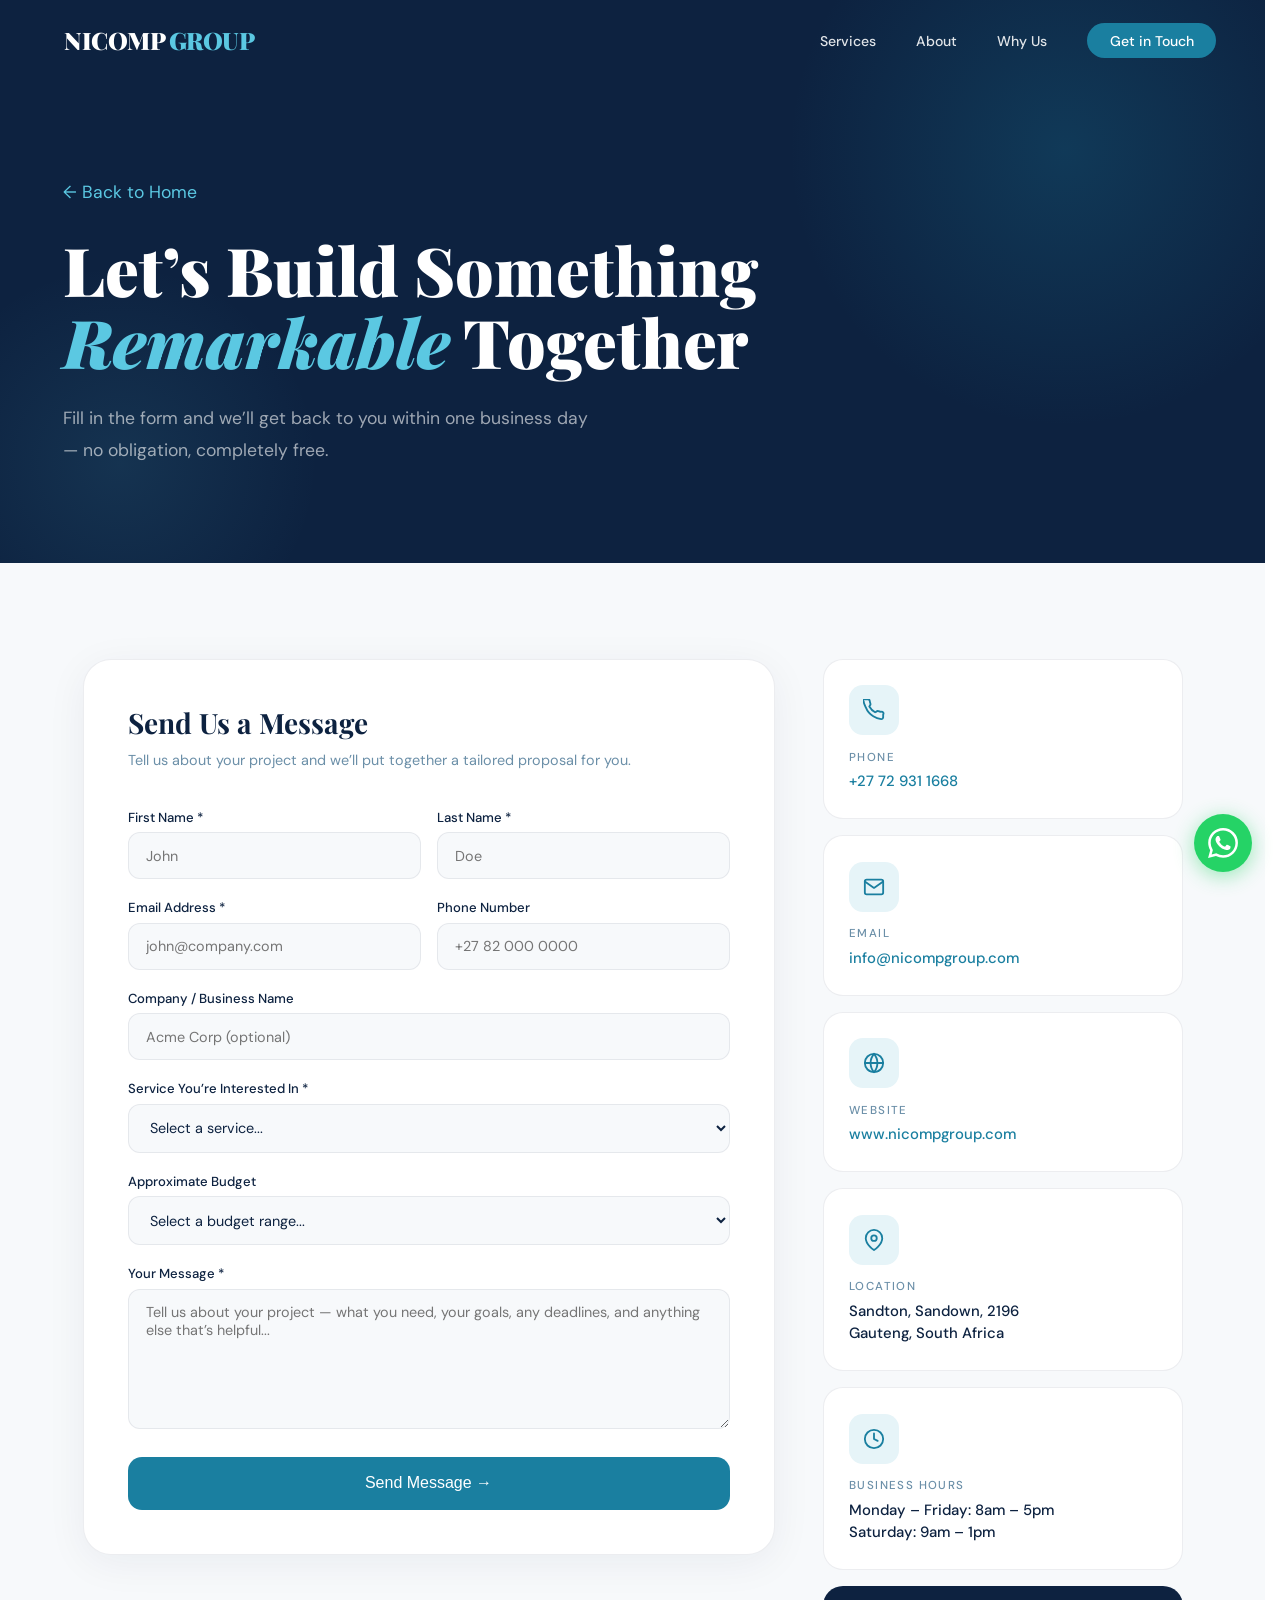
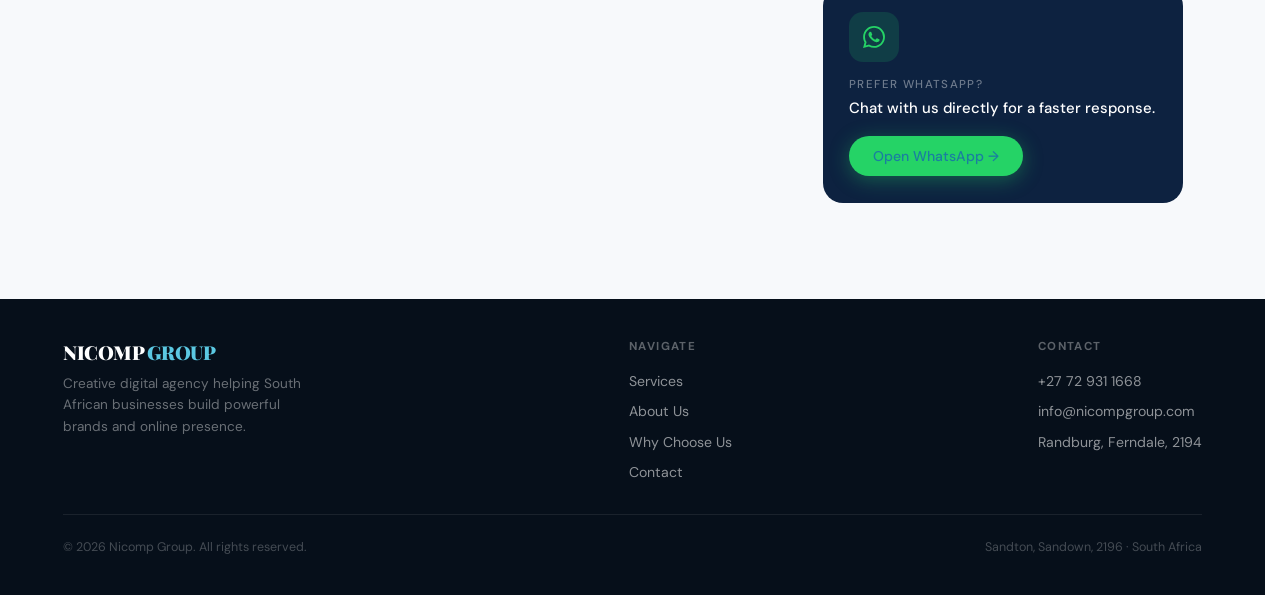
==== commit ad5c48bd: "Update contact.html" ====
--- a/contact.html
+++ b/contact.html
@@ -161,7 +161,7 @@
           <svg width="22" height="22" viewBox="0 0 24 24" fill="none" stroke="#1a7fa0" stroke-width="2" stroke-linecap="round" stroke-linejoin="round"><path d="M21 10c0 7-9 13-9 13s-9-6-9-13a9 9 0 0118 0z"/><circle cx="12" cy="10" r="3"/></svg>
         </div>
         <h4>Location</h4>
-        <p>Randburg, Ferndale, 2194<br>Gauteng, South Africa</p>
+        <p>Sandton, Sandown, 2196<br>Gauteng, South Africa</p>
       </div>
 
       <div class="info-card reveal delay-5">
@@ -192,7 +192,7 @@
     <div class="footer-links"><h4>Navigate</h4><ul><li><a href="index.html#services">Services</a></li><li><a href="index.html#about">About Us</a></li><li><a href="index.html#why">Why Choose Us</a></li><li><a href="contact.html">Contact</a></li></ul></div>
     <div class="footer-links"><h4>Contact</h4><ul><li><a href="tel:+27729311668">+27 72 931 1668</a></li><li><a href="mailto:info@nicompgroup.com">info@nicompgroup.com</a></li><li><a href="#">Randburg, Ferndale, 2194</a></li></ul></div>
   </div>
-  <div class="footer-bottom"><p>&copy; 2026 Nicomp Group. All rights reserved.</p><p>Randburg, Ferndale, 2194 &middot; South Africa</p></div>
+  <div class="footer-bottom"><p>&copy; 2026 Nicomp Group. All rights reserved.</p><p>Sandton, Sandown, 2196 &middot; South Africa</p></div>
 </footer>
 
 <!-- WHATSAPP FAB -->
@@ -203,4 +203,4 @@
 
 <script src="main.js"></script>
 </body>
-</html>+</html>
--- a/style.css
+++ b/style.css
@@ -9,7 +9,7 @@
   --text-mid:#3d5a72;--text-light:#6b8fa8;--border:rgba(13,34,64,0.08);
 }
 html{
-  scroll-behavior:auto;
+  scroll-behavior:smooth;
   overflow-x:hidden;
   width:100%;
   scrollbar-gutter:stable;
@@ -35,20 +35,52 @@
 nav.scrolled .nav-toggle span{background:var(--navy)}
 
 /* ── HERO ── */
+/* HERO WRAPPER */
 .hero{
-  position:relative;
-  width:100%;
-  min-height:100svh;
-  height:auto;
-  overflow:hidden;
-  display:flex;
-  align-items:center;
-  justify-content:center;
-  background:var(--navy);
+    position: relative;
+    overflow: hidden;
+    display:flex;
+    align-items:center;
+    justify-content:center;
+    text-align:center;
+    min-height:100svh;
+    width:100%;
+}
+
+/* MOBILE FIXES */
+.hero{
+  transform:translateZ(0);
+  -webkit-transform:translateZ(0);
+  backface-visibility:hidden;
+  -webkit-backface-visibility:hidden;
+}
+
+.hero-slide img{
+    width:100%;
+    height:100%;
+    object-fit:cover;
+
+    display:block;
+}
+
+
+.hero{
+    min-height:100vh;
 }
 .hero-slides{position:absolute;inset:0;z-index:0}
-.hero-slide{transform:scale(1.08);transition:transform 8s}
-.hero-slide.active{opacity:1;transform:scale(1);z-index:1}
+.hero-slide{
+    position: absolute;
+    inset: 0;
+    width: 100%;
+    height: 100%;
+    opacity: 0;
+    transition: opacity 1s ease;
+    overflow:hidden;
+}
+.hero-slide.active{
+    opacity: 1;
+    z-index: 1;
+}
 .hero-overlay{position:absolute;inset:0;z-index:2;background:rgba(5,14,30,0.55)}
 .hero-overlay-gradient{position:absolute;inset:0;z-index:3;background:radial-gradient(ellipse at 50% 40%,rgba(26,127,160,0.18) 0%,transparent 65%),linear-gradient(to bottom,rgba(5,14,30,0.2) 0%,rgba(5,14,30,0) 40%,rgba(5,14,30,0.5) 80%,rgba(5,14,30,0.85) 100%)}
 .hero-content{position:relative;z-index:10;text-align:center;padding:0 5%;max-width:900px;width:100%}
@@ -686,7 +718,41 @@
     display:grid;grid-template-columns:1fr 1fr;
     gap:0.85rem;margin-bottom:2rem;
   }
-  .contact-card{border-radius:18px;padding:1.35rem 1rem;min-width:unset}
+  .contact-card{
+  border-radius:18px;
+  padding:1.35rem 1rem;
+  min-width:0;
+  width:100%;
+  overflow:hidden;
+}
+   .cc-val{
+  width:100%;
+  max-width:100%;
+  font-size:0.82rem;
+  line-height:1.5;
+  text-align:center;
+
+  overflow-wrap:anywhere;
+  word-break:break-word;
+  white-space:normal;
+}
+
+.cc-val a{
+  overflow-wrap:anywhere;
+  word-break:break-word;
+  white-space:normal;
+}
+   .contact-card a,
+.info-card a,
+.contact-card p,
+.info-card p {
+  word-break: break-word;
+  overflow-wrap: break-word;
+}
+.contact-card,
+.info-card {
+  min-width: 0;
+}
   .cc-icon-wrap{width:52px;height:52px;margin-bottom:0.75rem}
   /* email value — plain text, no link styling */
   .cc-val{color:var(--white)!important;text-decoration:none!important}
@@ -709,195 +775,169 @@
   .form-row{grid-template-columns:1fr}
 }
 
-/* SERVICES PANEL FIX */
+/* SERVICES PANELS FIX */
+
 .svc-panels{
-  position: relative;
-  width: 100%;
-  min-height: 950px; /* keeps all tabs aligned */
-}
-
-/* PANEL */
+  position:relative;
+  width:100%;
+  overflow:hidden;
+}
+
+/* ALL PANELS */
 .svc-panel{
-  position: absolute;
-  inset: 0;
-  width: 100%;
-  opacity: 0;
-  visibility: hidden;
-  transform: translateY(20px);
-  transition:
-    opacity .45s ease,
-    transform .45s ease,
-    visibility .45s;
+  position:absolute;
+  inset:0;
+  width:100%;
+
+  opacity:0;
+  visibility:hidden;
+  pointer-events:none;
+
+  transition:opacity .35s ease;
 }
 
 /* ACTIVE PANEL */
 .svc-panel.active{
-  opacity: 1;
-  visibility: visible;
-  transform: translateY(0);
-  position: relative;
+  position:relative;
+  opacity:1;
+  visibility:visible;
+  pointer-events:auto;
+  z-index:2;
 }
 
 /* INNER LAYOUT */
 .svc-panel-inner{
-  display: grid;
-  grid-template-columns: 420px 1fr;
-  gap: 40px;
-  align-items: start;
-}
-
-/* DESKTOP ALIGNMENT FIX */
+  width:100%;
+  display:grid;
+  grid-template-columns:420px minmax(0,1fr);
+  gap:40px;
+  align-items:start;
+  box-sizing:border-box;
+}
+
+/* LEFT + RIGHT */
 .svc-panel-left,
 .svc-panel-right{
-  height: 100%;
-}
-
-/* GRID FIX */
+  min-width:0;
+}
+
+/* GRID */
 .svc-items-grid{
-  display: grid;
-  grid-template-columns: repeat(2,minmax(0,1fr));
-  gap: 22px;
-  align-content: start;
+  width:100%;
+  display:grid;
+  grid-template-columns:repeat(2,minmax(0,1fr));
+  gap:22px;
 }
 
 /* RESPONSIVE */
-@media (max-width: 992px){
-
-  .svc-panels{
-    min-height: auto;
-  }
+@media (max-width:992px){
 
   .svc-panel{
-    position: relative;
-    opacity: 1;
-    visibility: visible;
-    transform: none;
-    display: none;
+    position:relative;
+    display:none;
+
+    opacity:1;
+    visibility:visible;
+    pointer-events:auto;
   }
 
   .svc-panel.active{
-    display: block;
+    display:block;
   }
 
   .svc-panel-inner{
-    grid-template-columns: 1fr;
+    grid-template-columns:1fr;
   }
 
   .svc-items-grid{
-    grid-template-columns: 1fr;
-  }
-}
-
-/* SERVICES PANELS FIX */
-.svc-panels{
-  position: relative;
-  width: 100%;
-}
-
-/* ALL PANELS */
-.svc-panel{
-  position: absolute;
-  top: 0;
-  left: 0;
-  width: 100%;
-  opacity: 0;
-  visibility: hidden;
-  pointer-events: none;
-  transform: translateY(10px);
-  transition: opacity .4s ease, transform .4s ease;
-}
-
-/* ACTIVE PANEL */
-.svc-panel.active{
-  position: relative;
-  opacity: 1;
-  visibility: visible;
-  pointer-events: auto;
-  transform: translateY(0);
-}
-
-/* PREVENT CONTENT SHIFT */
-.services{
-  overflow-x: hidden;
-}
-
-.svc-panel-inner{
-  width: 100%;
-  display: grid;
-  grid-template-columns: 420px 1fr;
-  gap: 40px;
-  align-items: start;
-  box-sizing: border-box;
-}
-
-/* FIX GRID OVERFLOW */
-.svc-panel-right{
-  min-width: 0;
-}
-
-.svc-items-grid{
-  width: 100%;
+    grid-template-columns:1fr;
+  }
+
+}
+
+
+
+/* =====================================
+   FINAL MOBILE SCROLL FIX
+===================================== */
+
+html{
+  overflow-x:hidden;
+  width:100%;
 }
 
 body{
   overflow-x:hidden;
-}
-
-
-
-
-/* =========================================
-   MOBILE SCROLL JUMP FIX
-========================================= */
+  width:100%;
+}
+
+/* STOP MOBILE REPAINT BUGS */
+.hero,
+.hero-content,
+.hero-slides,
+.hero-slide,
+.services,
+section{
+  transform:translateZ(0);
+  -webkit-transform:translateZ(0);
+  backface-visibility:hidden;
+  -webkit-backface-visibility:hidden;
+}
+
+/* REMOVE MOBILE ANIMATION BUGS */
+/* =====================================
+   MOBILE HERO SCROLL FIX
+===================================== */
 
 @media (max-width:768px){
 
-  html,
+  .contact-card,
+  .info-card {
+    width: 100%;
+  }
+  .hero-slides{
+    transform:none !important;
+    will-change:auto !important;
+  }
+
+  .hero-slide{
+    transition:none !important;
+    transform:none !important;
+    will-change:auto !important;
+
+    /* prevents mobile repaint jumping */
+    backface-visibility:hidden;
+    -webkit-backface-visibility:hidden;
+  }
+
+  .hero-slide img{
+    transform:none !important;
+    will-change:auto !important;
+  }
+
+}
+
+  /* THIS IS THE IMPORTANT ONE */
   body{
-    overflow-x:hidden;
-    width:100%;
-    position:relative;
-    -webkit-overflow-scrolling:touch;
-  }
-
-  /* STOP HERO GPU JUMPING */
-  .hero-slide{
-    transform:none !important;
-    transition:opacity .8s ease !important;
-    will-change:auto !important;
-  }
-
-  .hero-slide.active{
-    transform:none !important;
-  }
-
-  /* STOP REVEAL ANIMATION JUMPING */
-  .reveal,
-  .reveal-left,
-  .reveal-right,
-  .reveal-scale{
-    opacity:1 !important;
-    transform:none !important;
-    transition:none !important;
-  }
-
-  /* FIX SECTION SHIFTING */
-  section,
-  .services,
-  .svc-panel,
-  .svc-panel-inner{
-    transform:none !important;
-  }
-
-  /* FIX IOS/ANDROID VIEWPORT BOUNCE */
-  .hero{
-    min-height:100dvh;
-    height:auto;
-  }
-
-  /* STOP RANDOM SIDE MOVEMENT */
-  *{
-    max-width:100%;
-  }
-
-}+    overflow-anchor:none;
+  }
+
+}
+
+.services-tabs-wrap{
+    overflow-x: auto;
+    overflow-y: hidden;
+}
+
+.services-tabs{
+    min-width: max-content;
+}
+
+html, body{
+    overflow-x: hidden;
+}
+
+body.nav-open{
+  overflow:hidden;
+  height:100vh;
+}
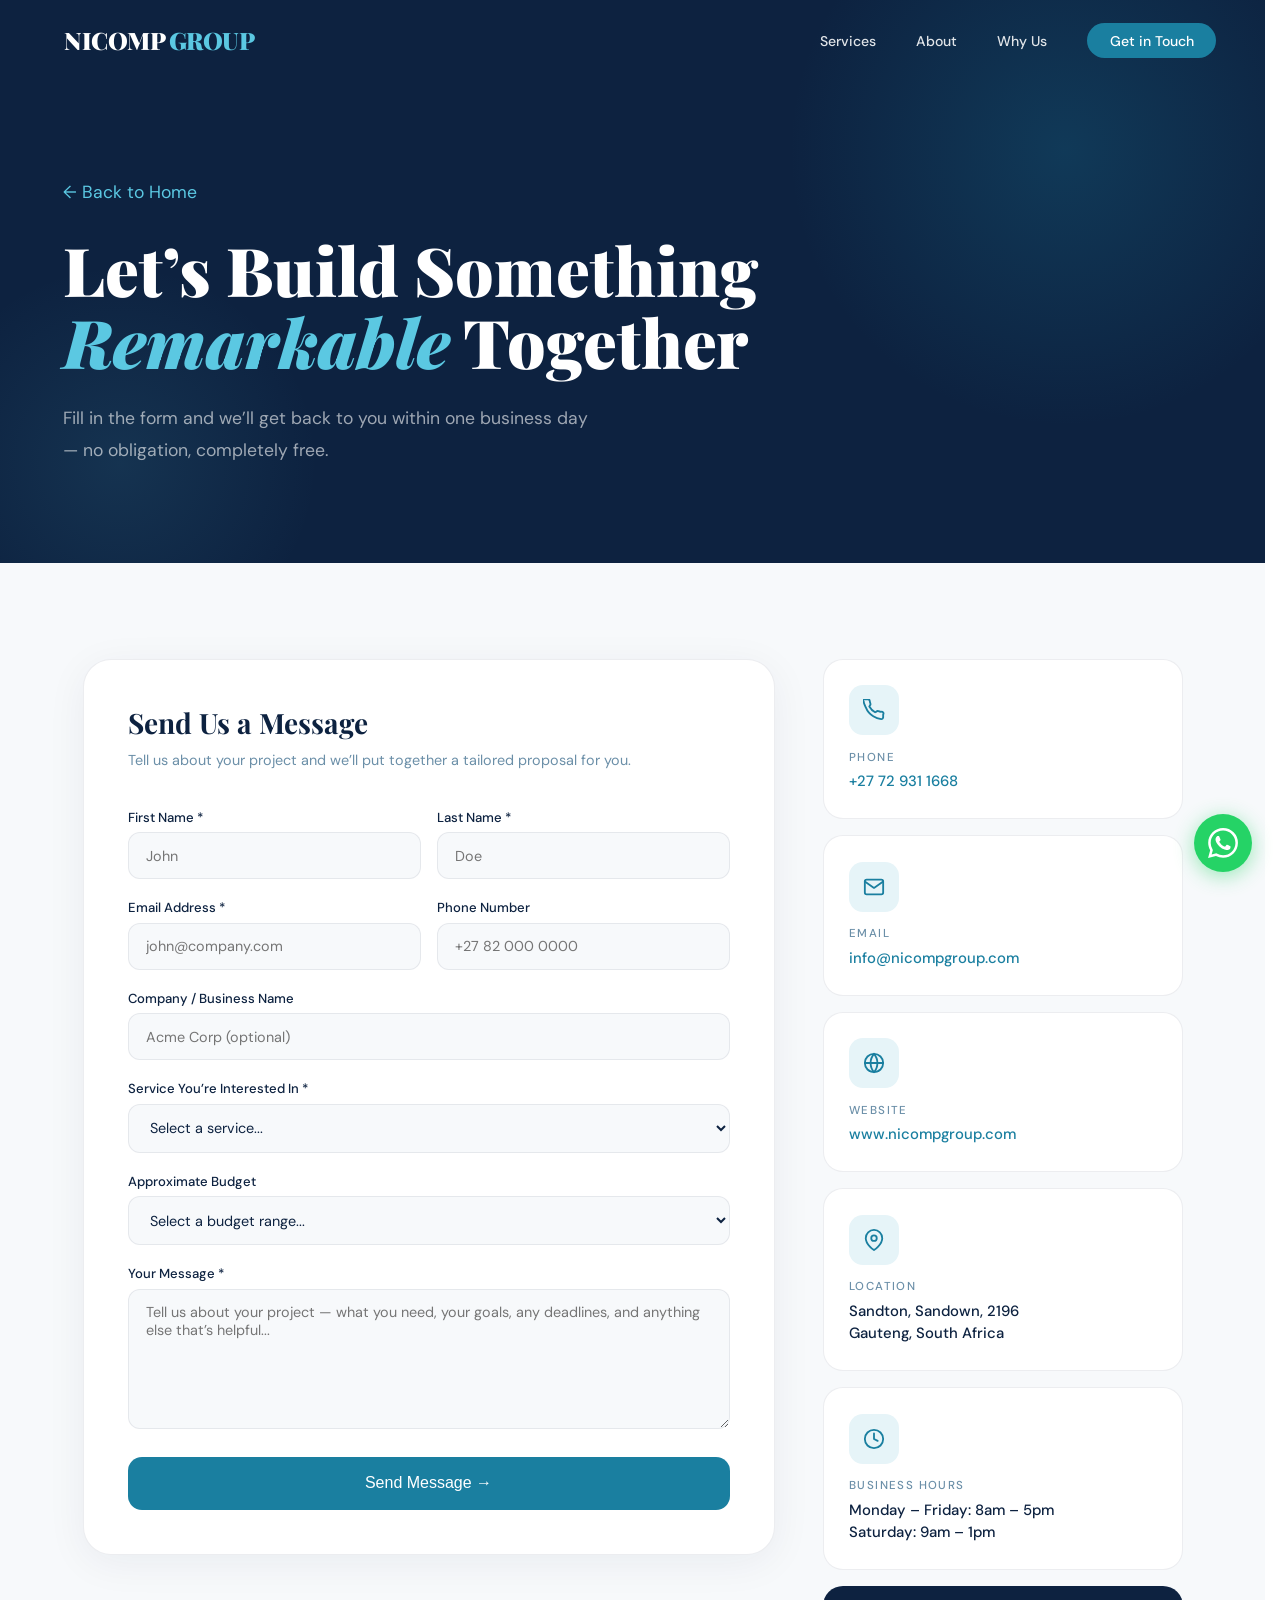
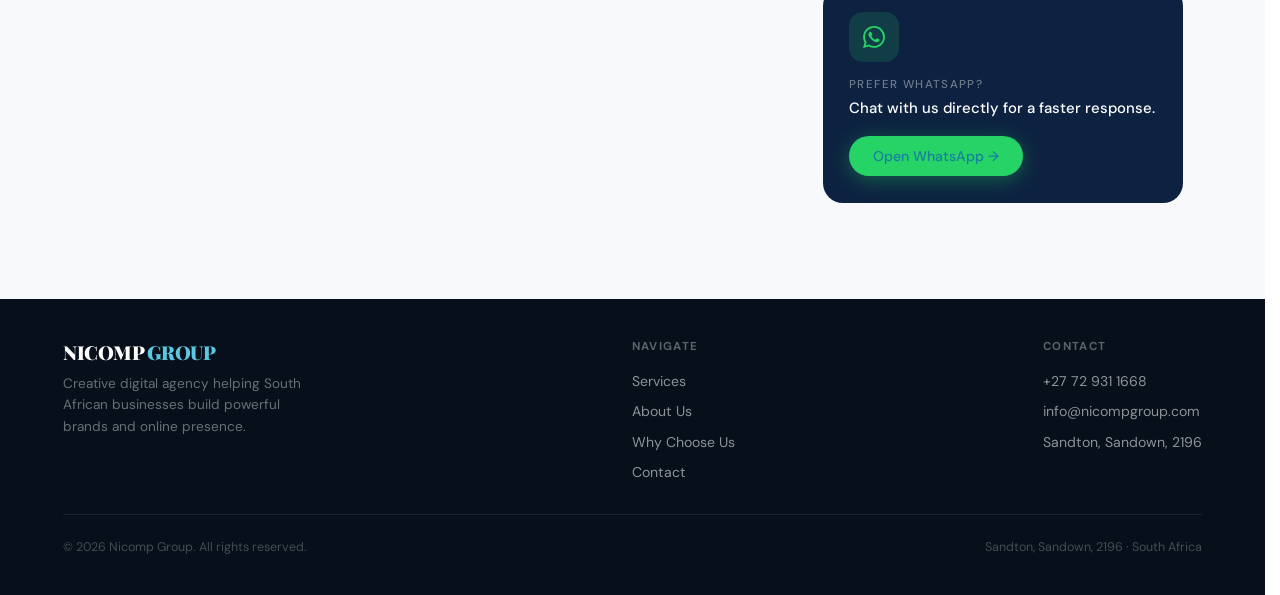
==== commit 9f9de80b: "Update contact.html" ====
--- a/contact.html
+++ b/contact.html
@@ -190,7 +190,7 @@
   <div class="footer-top">
     <div class="footer-brand"><a href="index.html" class="logo">NICOMP <span>GROUP</span></a><p>Creative digital agency helping South African businesses build powerful brands and online presence.</p></div>
     <div class="footer-links"><h4>Navigate</h4><ul><li><a href="index.html#services">Services</a></li><li><a href="index.html#about">About Us</a></li><li><a href="index.html#why">Why Choose Us</a></li><li><a href="contact.html">Contact</a></li></ul></div>
-    <div class="footer-links"><h4>Contact</h4><ul><li><a href="tel:+27729311668">+27 72 931 1668</a></li><li><a href="mailto:info@nicompgroup.com">info@nicompgroup.com</a></li><li><a href="#">Randburg, Ferndale, 2194</a></li></ul></div>
+    <div class="footer-links"><h4>Contact</h4><ul><li><a href="tel:+27729311668">+27 72 931 1668</a></li><li><a href="mailto:info@nicompgroup.com">info@nicompgroup.com</a></li><li><a href="#">Sandton, Sandown, 2196</a></li></ul></div>
   </div>
   <div class="footer-bottom"><p>&copy; 2026 Nicomp Group. All rights reserved.</p><p>Sandton, Sandown, 2196 &middot; South Africa</p></div>
 </footer>
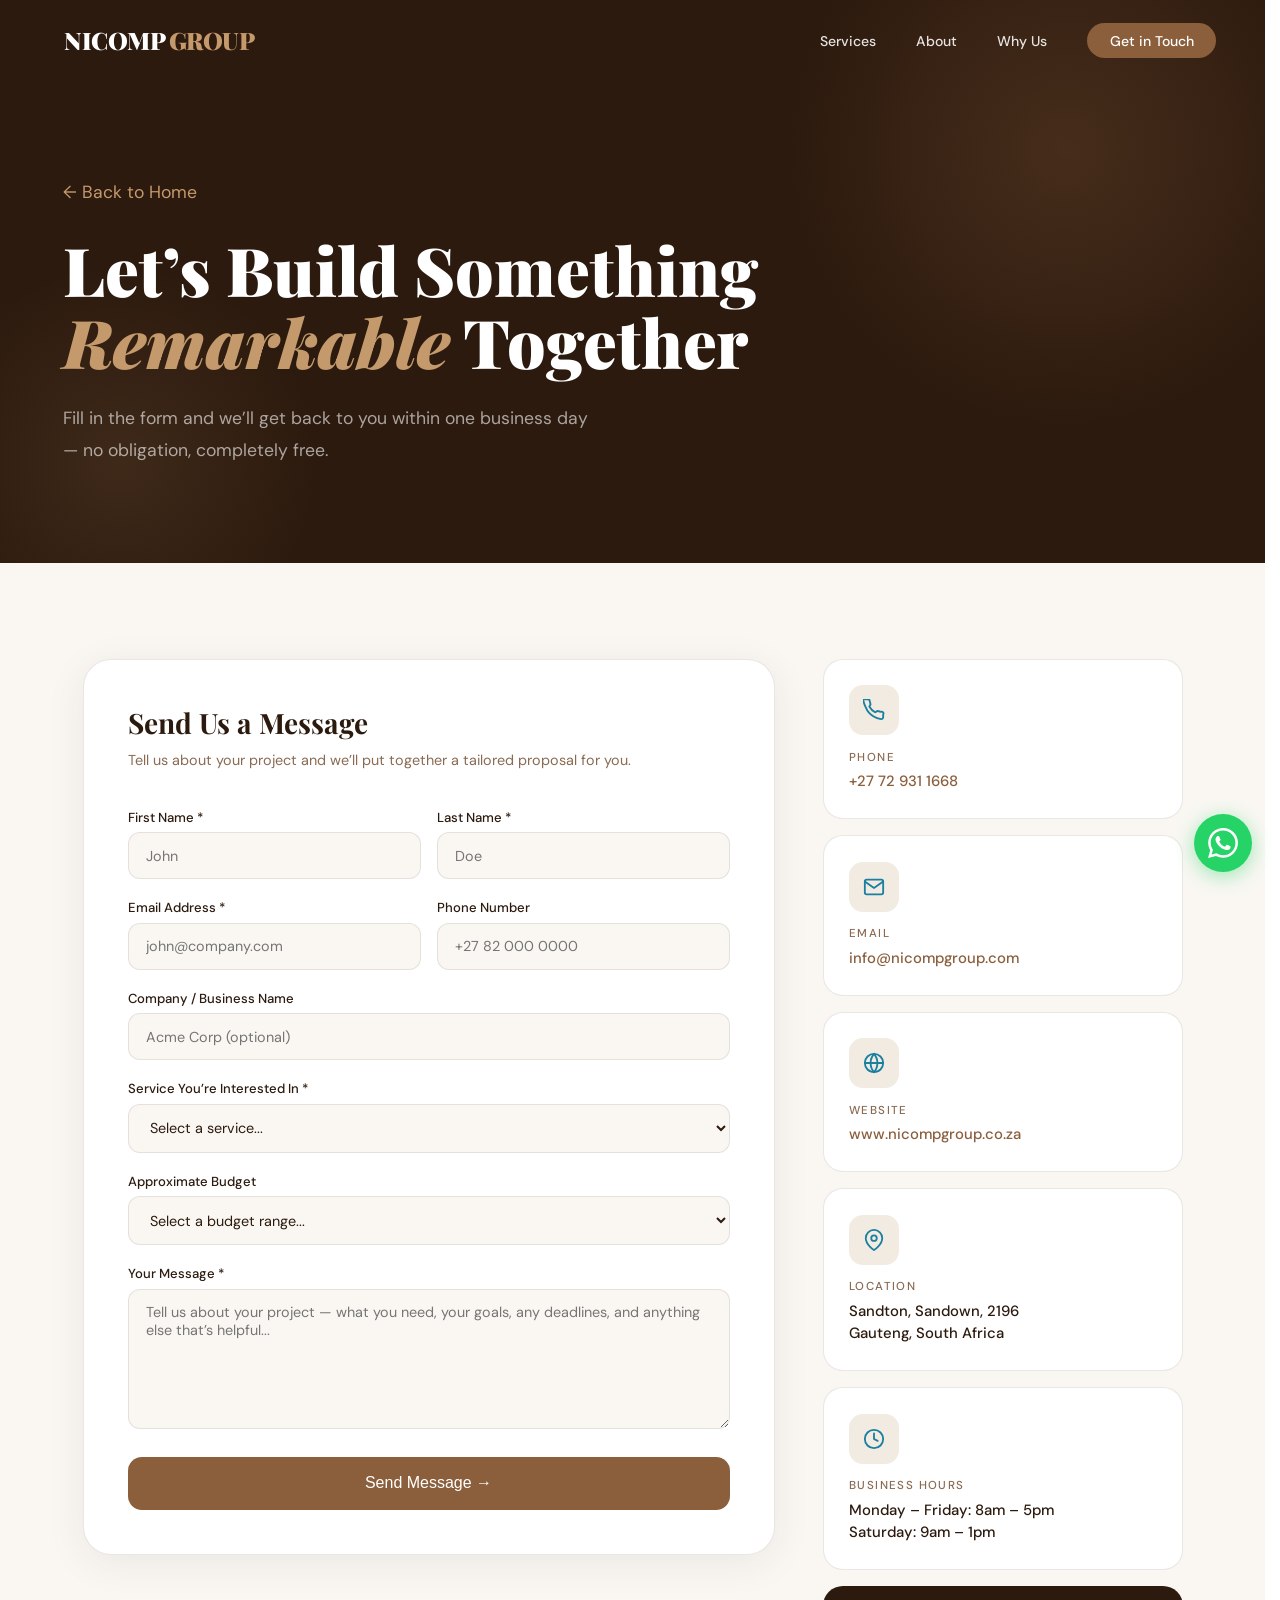
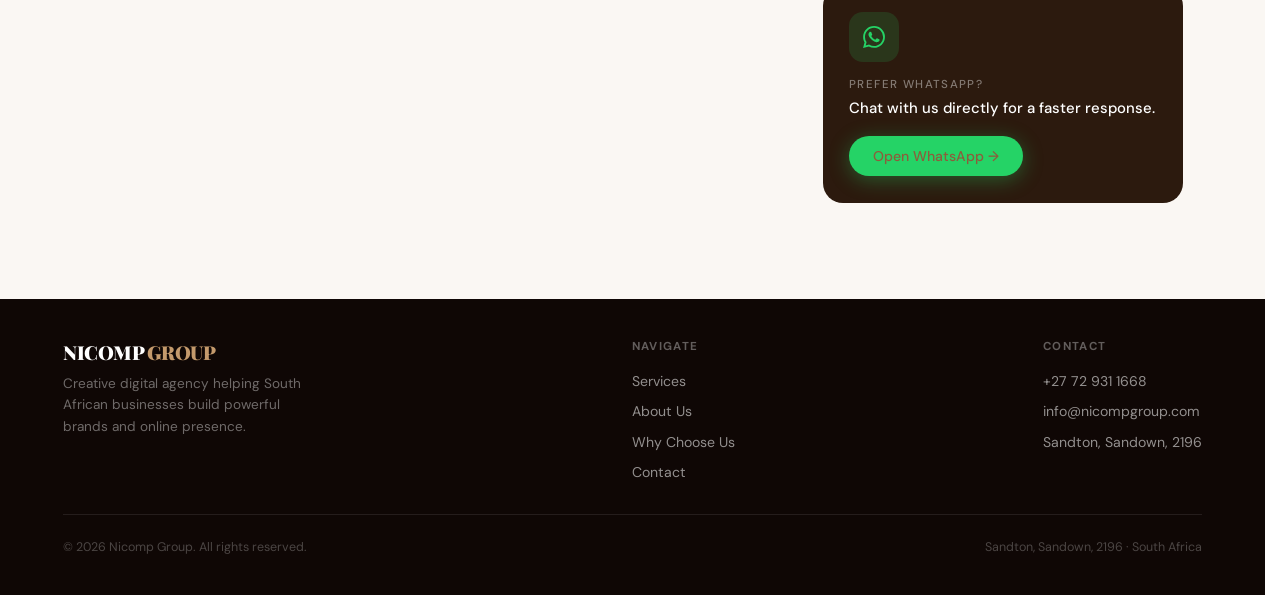
==== commit 7492235b: "Update contact.html" ====
--- a/contact.html
+++ b/contact.html
@@ -153,7 +153,7 @@
           <svg width="22" height="22" viewBox="0 0 24 24" fill="none" stroke="#1a7fa0" stroke-width="2" stroke-linecap="round" stroke-linejoin="round"><circle cx="12" cy="12" r="10"/><line x1="2" y1="12" x2="22" y2="12"/><path d="M12 2a15.3 15.3 0 010 20M12 2a15.3 15.3 0 000 20"/></svg>
         </div>
         <h4>Website</h4>
-        <p><a href="https://www.nicompgroup.com" target="_blank" rel="noopener">www.nicompgroup.com</a></p>
+        <p><a href="https://www.nicompgroup.co.za" target="_blank" rel="noopener">www.nicompgroup.co.za</a></p>
       </div>
 
       <div class="info-card reveal delay-4">
--- a/style.css
+++ b/style.css
@@ -1,12 +1,29 @@
 /* =============================================
-   NICOMP GROUP — style.css
+   NICOMP GROUP — style.css  (Brown / Warm Wood Theme)
+   Primary palette drawn from the desk photo:
+   warm oak wood · cream paper · mocha coffee · slate pencil
    ============================================= */
 *,*::before,*::after{margin:0;padding:0;box-sizing:border-box}
 :root{
-  --navy:#0d2240;--teal:#1a7fa0;--teal-light:#2aa8cc;
-  --teal-pale:#e6f4f8;--sky:#5bc8e2;--gold:#c9a84c;
-  --white:#ffffff;--off-white:#f7f9fb;--text:#0d2240;
-  --text-mid:#3d5a72;--text-light:#6b8fa8;--border:rgba(13,34,64,0.08);
+  /* ── CORE PALETTE ── */
+  --navy:        #2c1a0e;   /* deep espresso — replaces navy        */
+  --teal:        #8b5e3c;   /* warm mocha brown — replaces teal     */
+  --teal-light:  #a97850;   /* lighter caramel — replaces teal-light*/
+  --teal-pale:   #f2ebe1;   /* cream paper — replaces teal-pale     */
+  --sky:         #c49a6c;   /* warm oak/honey — replaces sky        */
+  --gold:        #b07d3a;   /* deep amber gold — replaces gold      */
+  --white:       #ffffff;
+  --off-white:   #faf7f3;   /* warm cream off-white                 */
+  --text:        #2c1a0e;   /* espresso text                        */
+  --text-mid:    #5a3e2b;   /* mid-brown text                       */
+  --text-light:  #8a6a52;   /* muted warm brown                     */
+  --border:      rgba(44,26,14,0.1);
+
+  /* ── EXTRA WARMTH TOKENS ── */
+  --wood-light:  #d4a97a;   /* light oak plank                      */
+  --wood-mid:    #a0714a;   /* mid oak                              */
+  --cream:       #f5efe6;   /* cream paper white                    */
+  --mocha:       #3d2010;   /* dark mocha / espresso                */
 }
 html{
   scroll-behavior:smooth;
@@ -18,7 +35,7 @@
 
 /* ── NAV ── */
 nav{position:fixed;top:0;left:0;right:0;z-index:300;display:flex;align-items:center;justify-content:space-between;padding:1.5rem 5%;transition:background 0.5s,padding 0.5s,box-shadow 0.5s}
-nav.scrolled{background:rgba(255,255,255,0.97);backdrop-filter:blur(14px);padding:1rem 5%;box-shadow:0 2px 30px rgba(13,34,64,0.09)}
+nav.scrolled{background:rgba(255,251,246,0.97);backdrop-filter:blur(14px);padding:1rem 5%;box-shadow:0 2px 30px rgba(44,26,14,0.1)}
 .logo{font-family:'Playfair Display',serif;font-weight:900;font-size:1.5rem;letter-spacing:-0.5px;color:var(--white);text-decoration:none;transition:color 0.5s}
 nav.scrolled .logo{color:var(--navy)}
 .logo span{color:var(--sky)}
@@ -35,81 +52,47 @@
 nav.scrolled .nav-toggle span{background:var(--navy)}
 
 /* ── HERO ── */
-/* HERO WRAPPER */
-.hero{
-    position: relative;
-    overflow: hidden;
-    display:flex;
-    align-items:center;
-    justify-content:center;
-    text-align:center;
-    min-height:100svh;
-    width:100%;
-}
-
-/* MOBILE FIXES */
-.hero{
-  transform:translateZ(0);
-  -webkit-transform:translateZ(0);
-  backface-visibility:hidden;
-  -webkit-backface-visibility:hidden;
-}
-
-.hero-slide img{
-    width:100%;
-    height:100%;
-    object-fit:cover;
-
-    display:block;
-}
-
-
-.hero{
-    min-height:100vh;
-}
+.hero{position:relative;overflow:hidden;display:flex;align-items:center;justify-content:center;text-align:center;min-height:100svh;width:100%}
+.hero{transform:translateZ(0);-webkit-transform:translateZ(0);backface-visibility:hidden;-webkit-backface-visibility:hidden}
+.hero-slide img{width:100%;height:100%;object-fit:cover;display:block}
+.hero{min-height:100vh}
 .hero-slides{position:absolute;inset:0;z-index:0}
-.hero-slide{
-    position: absolute;
-    inset: 0;
-    width: 100%;
-    height: 100%;
-    opacity: 0;
-    transition: opacity 1s ease;
-    overflow:hidden;
-}
-.hero-slide.active{
-    opacity: 1;
-    z-index: 1;
-}
-.hero-overlay{position:absolute;inset:0;z-index:2;background:rgba(5,14,30,0.55)}
-.hero-overlay-gradient{position:absolute;inset:0;z-index:3;background:radial-gradient(ellipse at 50% 40%,rgba(26,127,160,0.18) 0%,transparent 65%),linear-gradient(to bottom,rgba(5,14,30,0.2) 0%,rgba(5,14,30,0) 40%,rgba(5,14,30,0.5) 80%,rgba(5,14,30,0.85) 100%)}
+.hero-slide{position:absolute;inset:0;width:100%;height:100%;opacity:0;transition:opacity 1s ease;overflow:hidden}
+.hero-slide.active{opacity:1;z-index:1}
+.hero-overlay{position:absolute;inset:0;z-index:2;background:rgba(28,14,6,0.55)}
+.hero-overlay-gradient{
+  position:absolute;inset:0;z-index:3;
+  background:
+    radial-gradient(ellipse at 50% 40%, rgba(139,94,60,0.2) 0%, transparent 65%),
+    linear-gradient(to bottom, rgba(28,14,6,0.2) 0%, rgba(28,14,6,0) 40%, rgba(28,14,6,0.5) 80%, rgba(28,14,6,0.88) 100%)
+}
 .hero-content{position:relative;z-index:10;text-align:center;padding:0 5%;max-width:900px;width:100%}
 .hero-eyebrow{display:flex;align-items:center;justify-content:center;gap:1rem;margin-bottom:2rem;opacity:0;animation:fadeInDown 1s 0.4s ease forwards}
-.eyebrow-line{flex:0 0 40px;height:1px;background:rgba(91,200,226,0.5)}
+.eyebrow-line{flex:0 0 40px;height:1px;background:rgba(196,154,108,0.55)}
 .eyebrow-text{font-size:0.75rem;font-weight:500;letter-spacing:0.22em;text-transform:uppercase;color:var(--sky)}
-.hero-heading{font-family:'Playfair Display',serif;font-size:clamp(2.8rem,7.5vw,6rem);font-weight:900;line-height:1.04;color:var(--white);margin-bottom:1.75rem;text-shadow:0 6px 40px rgba(0,0,0,0.35)}
+.hero-heading{font-family:'Playfair Display',serif;font-size:clamp(2.8rem,7.5vw,6rem);font-weight:900;line-height:1.04;color:var(--white);margin-bottom:1.75rem;text-shadow:0 6px 40px rgba(0,0,0,0.4)}
 .word-wrap{display:inline-block;overflow:hidden;vertical-align:bottom}
 .word{display:inline-block;opacity:0;transform:translateY(110%);animation:wordReveal 0.9s cubic-bezier(0.22,1,0.36,1) forwards}
 .word::after{content:'\00a0'}
-.italic-gold{font-style:italic;color:var(--gold)}
+.italic-gold{font-style:italic;color:var(--sky)}
 .w1{animation-delay:0.7s}.w2{animation-delay:0.88s}.w3{animation-delay:1.06s}
 .w4{animation-delay:1.3s}.w5{animation-delay:1.48s}.w6{animation-delay:1.66s}
 @keyframes wordReveal{to{opacity:1;transform:translateY(0)}}
 .hero-sub{font-size:clamp(0.9rem,1.6vw,1.1rem);line-height:1.85;color:rgba(255,255,255,0.68);max-width:600px;margin:0 auto 2.5rem;opacity:0;animation:fadeInUp 1s 2s ease forwards}
 .hero-btns{display:flex;gap:1rem;justify-content:center;flex-wrap:wrap;opacity:0;animation:fadeInUp 1s 2.3s ease forwards}
-.btn-hero-primary{background:var(--teal);color:var(--white);padding:0.9rem 2.2rem;border-radius:50px;text-decoration:none;font-weight:500;font-size:0.95rem;box-shadow:0 4px 24px rgba(26,127,160,0.4);transition:background 0.25s,transform 0.25s,box-shadow 0.25s}
-.btn-hero-primary:hover{background:var(--teal-light);transform:translateY(-3px);box-shadow:0 8px 32px rgba(26,127,160,0.5)}
-.btn-hero-outline{border:1.5px solid rgba(255,255,255,0.4);color:var(--white);padding:0.9rem 2.2rem;border-radius:50px;text-decoration:none;font-weight:500;font-size:0.95rem;backdrop-filter:blur(6px);background:rgba(255,255,255,0.06);transition:background 0.25s,border-color 0.25s,transform 0.25s}
-.btn-hero-outline:hover{background:rgba(255,255,255,0.14);border-color:var(--sky);transform:translateY(-3px)}
+.btn-hero-primary{background:var(--teal);color:var(--white);padding:0.9rem 2.2rem;border-radius:50px;text-decoration:none;font-weight:500;font-size:0.95rem;box-shadow:0 4px 24px rgba(139,94,60,0.45);transition:background 0.25s,transform 0.25s,box-shadow 0.25s}
+.btn-hero-primary:hover{background:var(--teal-light);transform:translateY(-3px);box-shadow:0 8px 32px rgba(139,94,60,0.55)}
+.btn-hero-outline{border:1.5px solid rgba(255,255,255,0.4);color:var(--white);padding:0.9rem 2.2rem;border-radius:50px;text-decoration:none;font-weight:500;font-size:0.95rem;backdrop-filter:blur(6px);background:rgba(255,255,255,0.07);transition:background 0.25s,border-color 0.25s,transform 0.25s}
+.btn-hero-outline:hover{background:rgba(255,255,255,0.15);border-color:var(--sky);transform:translateY(-3px)}
 .hero-image-strip{position:absolute;bottom:5rem;left:50%;transform:translateX(-50%);z-index:10;opacity:0;animation:fadeInUp 1s 2.6s ease forwards}
 .strip-track{display:none;gap:0.75rem}
 .strip-item{width:100px;height:66px;border-radius:10px;overflow:hidden;cursor:pointer;border:2px solid rgba(255,255,255,0.2);transition:border-color 0.3s,transform 0.3s,box-shadow 0.3s;flex-shrink:0}
 .strip-item img{width:100%;height:100%;object-fit:cover;display:none;transition:transform 0.4s}
 .strip-item:hover img{transform:scale(1.08)}
-.strip-item.si-active{border-color:var(--sky);transform:scale(1.08);box-shadow:0 6px 20px rgba(91,200,226,0.4)}
+.strip-item.si-active{border-color:var(--sky);transform:scale(1.08);box-shadow:0 6px 20px rgba(196,154,108,0.45)}
 .hero-dots{position:absolute;left:50%;transform:translateX(-50%);bottom:3rem;z-index:11;display:flex;align-items:center;gap:0.5rem}
 .hdot{width:8px;height:8px;border-radius:50%;border:2px solid rgba(255,255,255,0.5);background:transparent;cursor:pointer;transition:all 0.35s cubic-bezier(0.4,0,0.2,1)}
-.hdot.active{width:28px;height:8px;border-radius:50px;background:var(--sky);border-color:var(--sky);box-shadow:0 0 10px rgba(91,200,226,0.6)}
+.hdot.active{width:28px;height:8px;border-radius:50px;background:var(--sky);border-color:var(--sky);box-shadow:0 0 10px rgba(196,154,108,0.65)}
 .hdot:hover:not(.active){background:rgba(255,255,255,0.3);border-color:white}
 .scroll-cue{position:absolute;bottom:3.2rem;right:5%;z-index:11;display:flex;flex-direction:column;align-items:center;gap:0.5rem;opacity:0;animation:fadeIn 1s 3s ease forwards}
 .scroll-cue span{font-size:0.65rem;letter-spacing:0.18em;text-transform:uppercase;color:rgba(255,255,255,0.4)}
@@ -125,20 +108,19 @@
 .stats{background:var(--teal);padding:2.5rem 5%;display:flex;justify-content:center;gap:4rem;flex-wrap:wrap}
 .stat{text-align:center;color:var(--white)}
 .stat strong{display:block;font-family:'Playfair Display',serif;font-size:2.2rem;font-weight:900;line-height:1;margin-bottom:0.25rem}
-.stat span{font-size:0.85rem;opacity:0.75;letter-spacing:0.03em}
+.stat span{font-size:0.85rem;opacity:0.78;letter-spacing:0.03em}
 
 /* ── WORK STRIP ── */
-.work-strip{background:#0a1c35;padding:3rem 5%}
+.work-strip{background:#1c0e06;padding:3rem 5%}
 .work-strip-label{text-align:center;font-size:0.72rem;font-weight:500;letter-spacing:0.18em;text-transform:uppercase;color:rgba(255,255,255,0.3);margin-bottom:1.5rem}
 .work-grid{display:grid;grid-template-columns:repeat(4,1fr);gap:1rem;max-width:1100px;margin:0 auto}
-.work-card{border-radius:16px;overflow:hidden;position:relative;aspect-ratio:4/3;background:#1a2e4a;cursor:pointer}
+.work-card{border-radius:16px;overflow:hidden;position:relative;aspect-ratio:4/3;background:#2c1a0e;cursor:pointer}
 .work-card img{width:100%;height:100%;object-fit:cover;transition:transform 0.6s ease;display:block}
 .work-card:hover img{transform:scale(1.08)}
-.work-card-label{position:absolute;bottom:0;left:0;right:0;background:linear-gradient(transparent,rgba(13,34,64,0.92));padding:1.5rem 1rem 0.75rem;color:white;font-size:0.8rem;font-weight:500;transform:translateY(6px);opacity:0.85;transition:transform 0.4s ease,opacity 0.4s ease}
+.work-card-label{position:absolute;bottom:0;left:0;right:0;background:linear-gradient(transparent,rgba(28,14,6,0.92));padding:1.5rem 1rem 0.75rem;color:white;font-size:0.8rem;font-weight:500;transform:translateY(6px);opacity:0.85;transition:transform 0.4s ease,opacity 0.4s ease}
 .work-card:hover .work-card-label{transform:translateY(0);opacity:1}
-.work-card-tag{display:inline-block;font-size:0.65rem;background:rgba(91,200,226,0.25);color:#5bc8e2;border-radius:4px;padding:0.15rem 0.5rem;margin-bottom:0.3rem}
-/* work card reveal overlay */
-.work-card::after{content:'';position:absolute;inset:0;background:linear-gradient(135deg,rgba(26,127,160,0.15),rgba(5,14,30,0.3));opacity:0;transition:opacity 0.4s ease}
+.work-card-tag{display:inline-block;font-size:0.65rem;background:rgba(196,154,108,0.25);color:var(--sky);border-radius:4px;padding:0.15rem 0.5rem;margin-bottom:0.3rem}
+.work-card::after{content:'';position:absolute;inset:0;background:linear-gradient(135deg,rgba(139,94,60,0.15),rgba(28,14,6,0.3));opacity:0;transition:opacity 0.4s ease}
 .work-card:hover::after{opacity:1}
 
 /* ── SHARED SECTION ── */
@@ -150,18 +132,18 @@
 /* ── SERVICES TABS ── */
 .services{position:relative;background:var(--navy);padding:7rem 5% 5rem;overflow:hidden;width:100%;max-width:100%;box-sizing:border-box}
 .svc-orb{position:absolute;border-radius:50%;pointer-events:none;filter:blur(80px)}
-.svc-orb1{width:600px;height:600px;top:-200px;left:-150px;background:radial-gradient(circle,rgba(26,127,160,0.22) 0%,transparent 70%)}
-.svc-orb2{width:400px;height:400px;bottom:-100px;right:-100px;background:radial-gradient(circle,rgba(91,200,226,0.14) 0%,transparent 70%)}
-.svc-orb3{width:300px;height:300px;top:40%;left:50%;transform:translateX(-50%);background:radial-gradient(circle,rgba(201,168,76,0.08) 0%,transparent 70%)}
+.svc-orb1{width:600px;height:600px;top:-200px;left:-150px;background:radial-gradient(circle,rgba(139,94,60,0.25) 0%,transparent 70%)}
+.svc-orb2{width:400px;height:400px;bottom:-100px;right:-100px;background:radial-gradient(circle,rgba(196,154,108,0.15) 0%,transparent 70%)}
+.svc-orb3{width:300px;height:300px;top:40%;left:50%;transform:translateX(-50%);background:radial-gradient(circle,rgba(176,125,58,0.1) 0%,transparent 70%)}
 .svc-header-wrap{position:relative;z-index:1;text-align:center;max-width:680px;margin:0 auto 3.5rem}
 .svc-header-wrap .section-tag{color:var(--sky)}
 .svc-header-wrap .section-title{color:var(--white)}
-.svc-header-wrap .section-sub{color:rgba(255,255,255,0.5);margin:0 auto}
+.svc-header-wrap .section-sub{color:rgba(255,255,255,0.52);margin:0 auto}
 .svc-title-accent{color:var(--sky);font-style:italic}
-.svc-tabs{position:relative;z-index:1;display:flex;justify-content:center;gap:0.35rem;background:rgba(255,255,255,0.05);border:1px solid rgba(255,255,255,0.09);border-radius:60px;padding:0.35rem;max-width:780px;margin:0 auto 3rem;overflow:hidden}
-.svc-tab{position:relative;z-index:2;display:flex;align-items:center;gap:0.5rem;padding:0.7rem 1.4rem;border-radius:50px;background:transparent;border:none;cursor:pointer;font-family:'DM Sans',sans-serif;font-size:0.88rem;font-weight:500;color:rgba(255,255,255,0.5);transition:color 0.3s;white-space:nowrap}
+.svc-tabs{position:relative;z-index:1;display:flex;justify-content:center;gap:0.35rem;background:rgba(255,255,255,0.06);border:1px solid rgba(255,255,255,0.1);border-radius:60px;padding:0.35rem;max-width:780px;margin:0 auto 3rem;overflow:hidden}
+.svc-tab{position:relative;z-index:2;display:flex;align-items:center;gap:0.5rem;padding:0.7rem 1.4rem;border-radius:50px;background:transparent;border:none;cursor:pointer;font-family:'DM Sans',sans-serif;font-size:0.88rem;font-weight:500;color:rgba(255,255,255,0.52);transition:color 0.3s;white-space:nowrap}
 .svc-tab.active{color:var(--white)}
-.svc-tab:hover:not(.active){color:rgba(255,255,255,0.8)}
+.svc-tab:hover:not(.active){color:rgba(255,255,255,0.82)}
 .svc-tab-icon{display:flex;align-items:center}
 .svc-tab-ink{position:absolute;top:0.3rem;left:0;height:calc(100% - 0.6rem);background:linear-gradient(135deg,var(--teal),var(--teal-light));border-radius:50px;z-index:1;pointer-events:none}
 .svc-panels{position:relative;z-index:1;max-width:1200px;margin:0 auto;width:100%}
@@ -170,24 +152,23 @@
 @keyframes panelFadeIn{from{opacity:0}to{opacity:1}}
 .svc-panel-inner{display:grid;grid-template-columns:minmax(0,320px) 1fr;gap:3rem;align-items:start;min-width:0;width:100%}
 @media(min-width:1025px){.svc-panel-left{position:sticky;top:100px}}
-.svc-panel-left{background:rgba(255,255,255,0.04);border:1px solid rgba(255,255,255,0.09);border-radius:24px;padding:2.5rem 2rem;min-width:0;overflow:hidden}
+.svc-panel-left{background:rgba(255,255,255,0.05);border:1px solid rgba(255,255,255,0.1);border-radius:24px;padding:2.5rem 2rem;min-width:0;overflow:hidden}
 .svc-hero-badge{width:80px;height:80px;border-radius:22px;margin-bottom:1.5rem;display:flex;align-items:center;justify-content:center}
-.gd-badge{background:linear-gradient(135deg,#1a7fa0,#0d5f7a)}
-.wd-badge{background:linear-gradient(135deg,#1da58c,#0d7a60)}
-.dev-badge{background:linear-gradient(135deg,#7c3aed,#5b21b6)}
-.biz-badge{background:linear-gradient(135deg,#c9a84c,#9b7a2a)}
+.gd-badge{background:linear-gradient(135deg,#8b5e3c,#5e3a1f)}
+.wd-badge{background:linear-gradient(135deg,#a0714a,#6b4a2a)}
+.dev-badge{background:linear-gradient(135deg,#7c5230,#4a2e10)}
+.biz-badge{background:linear-gradient(135deg,#c49a6c,#9b7040)}
 .svc-panel-title{font-family:'Playfair Display',serif;font-size:1.7rem;font-weight:700;color:var(--white);margin-bottom:1rem;line-height:1.2}
 .svc-panel-desc{font-size:0.9rem;color:rgba(255,255,255,0.55);line-height:1.8;margin-bottom:1.75rem}
-.svc-panel-stat-row{display:flex;gap:1.5rem;margin-bottom:2rem;padding:1.25rem 0;border-top:1px solid rgba(255,255,255,0.08);border-bottom:1px solid rgba(255,255,255,0.08)}
+.svc-panel-stat-row{display:flex;gap:1.5rem;margin-bottom:2rem;padding:1.25rem 0;border-top:1px solid rgba(255,255,255,0.09);border-bottom:1px solid rgba(255,255,255,0.09)}
 .svc-stat{display:flex;flex-direction:column;gap:0.2rem}
 .svc-stat-n{font-family:'Playfair Display',serif;font-size:1.6rem;font-weight:900;color:var(--sky);line-height:1}
 .svc-stat-l{font-size:0.72rem;color:rgba(255,255,255,0.4);letter-spacing:0.05em}
-.svc-panel-cta{display:inline-block;background:var(--teal);color:var(--white);padding:0.8rem 1.75rem;border-radius:50px;text-decoration:none;font-weight:500;font-size:0.9rem;transition:background 0.2s,transform 0.2s,box-shadow 0.2s;box-shadow:0 4px 20px rgba(26,127,160,0.35)}
-.svc-panel-cta:hover{background:var(--teal-light);transform:translateY(-2px);box-shadow:0 8px 28px rgba(26,127,160,0.5)}
+.svc-panel-cta{display:inline-block;background:var(--teal);color:var(--white);padding:0.8rem 1.75rem;border-radius:50px;text-decoration:none;font-weight:500;font-size:0.9rem;transition:background 0.2s,transform 0.2s,box-shadow 0.2s;box-shadow:0 4px 20px rgba(139,94,60,0.4)}
+.svc-panel-cta:hover{background:var(--teal-light);transform:translateY(-2px);box-shadow:0 8px 28px rgba(139,94,60,0.55)}
 .svc-items-grid{display:grid;grid-template-columns:repeat(3,1fr);gap:1rem}
-.svc-item-card{background:rgba(255,255,255,0.04);border:1px solid rgba(255,255,255,0.08);border-radius:18px;padding:1.5rem 1.25rem;transition:background 0.3s,border-color 0.3s,transform 0.3s;cursor:default}
-
-.svc-item-card:hover{background:rgba(255,255,255,0.09);border-color:rgba(91,200,226,0.3);transform:translateY(-5px)}
+.svc-item-card{background:rgba(255,255,255,0.05);border:1px solid rgba(255,255,255,0.09);border-radius:18px;padding:1.5rem 1.25rem;transition:background 0.3s,border-color 0.3s,transform 0.3s;cursor:default}
+.svc-item-card:hover{background:rgba(255,255,255,0.1);border-color:rgba(196,154,108,0.35);transform:translateY(-5px)}
 .svc-item-icon{width:44px;height:44px;border-radius:12px;display:flex;align-items:center;justify-content:center;margin-bottom:1rem;flex-shrink:0}
 .svc-item-card h4{font-size:0.92rem;font-weight:500;color:var(--white);margin-bottom:0.5rem;line-height:1.3}
 .svc-item-card p{font-size:0.8rem;color:rgba(255,255,255,0.45);line-height:1.65}
@@ -196,64 +177,61 @@
 /* ── PROCESS ── */
 .process-section{position:relative;padding:7rem 5%;background:var(--navy);overflow:hidden}
 .process-bg-deco{position:absolute;inset:0;pointer-events:none;z-index:0}
-.deco-circle{position:absolute;border-radius:50%;background:radial-gradient(circle,rgba(26,127,160,0.18) 0%,transparent 70%)}
+.deco-circle{position:absolute;border-radius:50%;background:radial-gradient(circle,rgba(139,94,60,0.2) 0%,transparent 70%)}
 .deco-c1{width:700px;height:700px;top:-200px;left:-200px}
-.deco-c2{width:500px;height:500px;bottom:-150px;right:-100px;background:radial-gradient(circle,rgba(91,200,226,0.1) 0%,transparent 70%)}
+.deco-c2{width:500px;height:500px;bottom:-150px;right:-100px;background:radial-gradient(circle,rgba(196,154,108,0.12) 0%,transparent 70%)}
 .process-header{position:relative;z-index:1;text-align:center;max-width:700px;margin:0 auto 5rem}
 .process-header .section-tag{color:var(--sky)}
 .process-header .section-title{color:var(--white)}
 .process-header .section-sub{color:rgba(255,255,255,0.55);margin:0 auto}
-.title-em{font-style:italic;color:var(--gold)}
+.title-em{font-style:italic;color:var(--sky)}
 .process-timeline{position:relative;z-index:1;max-width:1100px;margin:0 auto}
-.timeline-line{position:absolute;top:46px;left:calc(12.5% + 24px);right:calc(12.5% + 24px);height:2px;background:linear-gradient(90deg,var(--teal),var(--sky),var(--gold),#5bc8e2);opacity:0.35;z-index:0}
+.timeline-line{position:absolute;top:46px;left:calc(12.5% + 24px);right:calc(12.5% + 24px);height:2px;background:linear-gradient(90deg,var(--teal),var(--sky),var(--gold),var(--wood-light));opacity:0.38;z-index:0}
 .process-steps{display:grid;grid-template-columns:repeat(4,1fr);gap:2rem;position:relative;z-index:1}
 .pstep{display:flex;flex-direction:column;align-items:center;gap:1.5rem}
 .pstep-icon-wrap{position:relative;flex-shrink:0}
-.pstep-icon{width:72px;height:72px;border-radius:50%;background:linear-gradient(135deg,var(--teal) 0%,#0d5f7a 100%);display:flex;align-items:center;justify-content:center;box-shadow:0 8px 32px rgba(26,127,160,0.45);position:relative;z-index:2;transition:transform 0.3s,box-shadow 0.3s}
-.pstep:hover .pstep-icon{transform:scale(1.1) translateY(-4px);box-shadow:0 16px 48px rgba(26,127,160,0.6)}
-.pi-teal{background:linear-gradient(135deg,#1da58c 0%,#0d7a60 100%);box-shadow:0 8px 32px rgba(29,165,140,0.4)}
-.pstep:hover .pi-teal{box-shadow:0 16px 48px rgba(29,165,140,0.6)}
-.pi-gold{background:linear-gradient(135deg,#c9a84c 0%,#9b7a2a 100%);box-shadow:0 8px 32px rgba(201,168,76,0.4)}
-.pstep:hover .pi-gold{box-shadow:0 16px 48px rgba(201,168,76,0.6)}
-.pi-sky{background:linear-gradient(135deg,#5bc8e2 0%,#2aa8cc 100%);box-shadow:0 8px 32px rgba(91,200,226,0.4)}
-.pstep:hover .pi-sky{box-shadow:0 16px 48px rgba(91,200,226,0.6)}
-.pstep-pulse{position:absolute;inset:-8px;border-radius:50%;border:2px solid rgba(26,127,160,0.35);animation:pulsering 2.5s ease-in-out infinite;z-index:1}
-.pp-teal{border-color:rgba(29,165,140,0.35);animation-delay:0.3s}
-.pp-gold{border-color:rgba(201,168,76,0.35);animation-delay:0.6s}
-.pp-sky{border-color:rgba(91,200,226,0.35);animation-delay:0.9s}
+.pstep-icon{width:72px;height:72px;border-radius:50%;background:linear-gradient(135deg,var(--teal) 0%,#5e3a1f 100%);display:flex;align-items:center;justify-content:center;box-shadow:0 8px 32px rgba(139,94,60,0.5);position:relative;z-index:2;transition:transform 0.3s,box-shadow 0.3s}
+.pstep:hover .pstep-icon{transform:scale(1.1) translateY(-4px);box-shadow:0 16px 48px rgba(139,94,60,0.65)}
+.pi-teal{background:linear-gradient(135deg,#a0714a 0%,#6b4a2a 100%);box-shadow:0 8px 32px rgba(160,113,74,0.45)}
+.pstep:hover .pi-teal{box-shadow:0 16px 48px rgba(160,113,74,0.65)}
+.pi-gold{background:linear-gradient(135deg,#c49a6c 0%,#9b7040 100%);box-shadow:0 8px 32px rgba(196,154,108,0.45)}
+.pstep:hover .pi-gold{box-shadow:0 16px 48px rgba(196,154,108,0.65)}
+.pi-sky{background:linear-gradient(135deg,#b07d3a 0%,#7a5020 100%);box-shadow:0 8px 32px rgba(176,125,58,0.45)}
+.pstep:hover .pi-sky{box-shadow:0 16px 48px rgba(176,125,58,0.65)}
+.pstep-pulse{position:absolute;inset:-8px;border-radius:50%;border:2px solid rgba(139,94,60,0.38);animation:pulsering 2.5s ease-in-out infinite;z-index:1}
+.pp-teal{border-color:rgba(160,113,74,0.38);animation-delay:0.3s}
+.pp-gold{border-color:rgba(196,154,108,0.38);animation-delay:0.6s}
+.pp-sky{border-color:rgba(176,125,58,0.38);animation-delay:0.9s}
 @keyframes pulsering{0%,100%{transform:scale(1);opacity:0.5}50%{transform:scale(1.25);opacity:0}}
-.pstep-card{background:rgba(255,255,255,0.04);border:1px solid rgba(255,255,255,0.09);border-radius:20px;padding:2rem 1.75rem;width:100%;backdrop-filter:blur(6px);transition:background 0.3s,border-color 0.3s,transform 0.3s}
-.pstep:hover .pstep-card{background:rgba(255,255,255,0.08);border-color:rgba(91,200,226,0.25);transform:translateY(-6px)}
-.pstep-num{font-family:'Playfair Display',serif;font-size:3rem;font-weight:900;line-height:1;margin-bottom:0.75rem;background:linear-gradient(135deg,var(--teal),var(--sky));-webkit-background-clip:text;-webkit-text-fill-color:transparent;background-clip:text;opacity:0.6}
-.pn-teal{background:linear-gradient(135deg,#1da58c,#5bc8e2);-webkit-background-clip:text;-webkit-text-fill-color:transparent;background-clip:text}
-.pn-gold{background:linear-gradient(135deg,#c9a84c,#f0cf82);-webkit-background-clip:text;-webkit-text-fill-color:transparent;background-clip:text}
-.pn-sky{background:linear-gradient(135deg,#5bc8e2,#9ee4f0);-webkit-background-clip:text;-webkit-text-fill-color:transparent;background-clip:text}
+.pstep-card{background:rgba(255,255,255,0.05);border:1px solid rgba(255,255,255,0.1);border-radius:20px;padding:2rem 1.75rem;width:100%;backdrop-filter:blur(6px);transition:background 0.3s,border-color 0.3s,transform 0.3s}
+.pstep:hover .pstep-card{background:rgba(255,255,255,0.09);border-color:rgba(196,154,108,0.3);transform:translateY(-6px)}
+.pstep-num{font-family:'Playfair Display',serif;font-size:3rem;font-weight:900;line-height:1;margin-bottom:0.75rem;background:linear-gradient(135deg,var(--teal),var(--sky));-webkit-background-clip:text;-webkit-text-fill-color:transparent;background-clip:text;opacity:0.65}
+.pn-teal{background:linear-gradient(135deg,#a0714a,#c49a6c);-webkit-background-clip:text;-webkit-text-fill-color:transparent;background-clip:text}
+.pn-gold{background:linear-gradient(135deg,#c49a6c,#e8c48a);-webkit-background-clip:text;-webkit-text-fill-color:transparent;background-clip:text}
+.pn-sky{background:linear-gradient(135deg,#b07d3a,#d4a97a);-webkit-background-clip:text;-webkit-text-fill-color:transparent;background-clip:text}
 .pstep-title{font-family:'Playfair Display',serif;font-size:1.35rem;font-weight:700;color:var(--white);margin-bottom:0.75rem}
 .pstep-desc{font-size:0.88rem;color:rgba(255,255,255,0.58);line-height:1.75;margin-bottom:1.25rem}
 .pstep-list{list-style:none;display:flex;flex-direction:column;gap:0.5rem}
-.pstep-list li{font-size:0.8rem;font-weight:500;color:rgba(255,255,255,0.4);padding-left:1.1rem;position:relative}
+.pstep-list li{font-size:0.8rem;font-weight:500;color:rgba(255,255,255,0.42);padding-left:1.1rem;position:relative}
 .pstep-list li::before{content:'';position:absolute;left:0;top:50%;transform:translateY(-50%);width:5px;height:5px;border-radius:50%;background:var(--sky)}
 .process-cta{position:relative;z-index:1;text-align:center;margin-top:5rem;display:flex;flex-direction:column;align-items:center;gap:1.25rem}
 .process-cta p{font-size:1rem;color:rgba(255,255,255,0.45);letter-spacing:0.05em}
 
-/* ── ABOUT / VALUES — ENHANCED ── */
+/* ── ABOUT / VALUES ── */
 .values{background:var(--white);overflow:hidden}
 .values-inner{max-width:1100px;margin:0 auto;display:grid;grid-template-columns:1fr 1fr;gap:5rem;align-items:start}
 .about-img-col{position:relative;padding-bottom:2.5rem}
-/* Image reveal with parallax feel */
-.about-img-main{width:100%;border-radius:24px;overflow:hidden;box-shadow:0 30px 80px rgba(13,34,64,0.18);position:relative}
-.about-img-main::before{content:'';position:absolute;inset:0;background:linear-gradient(135deg,rgba(26,127,160,0.08),transparent 60%);z-index:1;pointer-events:none}
+.about-img-main{width:100%;border-radius:24px;overflow:hidden;box-shadow:0 30px 80px rgba(44,26,14,0.2);position:relative}
+.about-img-main::before{content:'';position:absolute;inset:0;background:linear-gradient(135deg,rgba(139,94,60,0.09),transparent 60%);z-index:1;pointer-events:none}
 .about-img-main img{width:100%;height:480px;object-fit:cover;display:block;transform:scale(1.04);transition:transform 0.8s cubic-bezier(0.25,0.46,0.45,0.94)}
 .about-img-main:hover img{transform:scale(1)}
-/* Decorative teal border accent */
-.about-img-main::after{content:'';position:absolute;inset:-2px;border-radius:26px;background:linear-gradient(135deg,rgba(26,127,160,0.4),transparent 50%);z-index:-1}
-.about-img-floater{position:absolute;bottom:0;right:-20px;background:white;border-radius:20px;padding:1.5rem 1.75rem;box-shadow:0 16px 48px rgba(13,34,64,0.16);border:1px solid rgba(13,34,64,0.05);min-width:180px;animation:floatBadge 4s ease-in-out infinite}
+.about-img-main::after{content:'';position:absolute;inset:-2px;border-radius:26px;background:linear-gradient(135deg,rgba(139,94,60,0.45),transparent 50%);z-index:-1}
+.about-img-floater{position:absolute;bottom:0;right:-20px;background:white;border-radius:20px;padding:1.5rem 1.75rem;box-shadow:0 16px 48px rgba(44,26,14,0.18);border:1px solid rgba(44,26,14,0.06);min-width:180px;animation:floatBadge 4s ease-in-out infinite}
 @keyframes floatBadge{0%,100%{transform:translateY(0)}50%{transform:translateY(-8px)}}
 .about-img-floater .af-icon{font-size:1.6rem;margin-bottom:0.5rem}
 .about-img-floater strong{display:block;font-size:1.8rem;font-family:'Playfair Display',serif;color:var(--navy);font-weight:900}
 .about-img-floater span{font-size:0.78rem;color:var(--text-light)}
-/* Second decorative badge */
-.about-img-floater2{position:absolute;top:1.5rem;left:-20px;background:var(--navy);border-radius:16px;padding:1rem 1.25rem;box-shadow:0 12px 36px rgba(13,34,64,0.25);min-width:150px;animation:floatBadge 4s 1s ease-in-out infinite}
+.about-img-floater2{position:absolute;top:1.5rem;left:-20px;background:var(--navy);border-radius:16px;padding:1rem 1.25rem;box-shadow:0 12px 36px rgba(44,26,14,0.28);min-width:150px;animation:floatBadge 4s 1s ease-in-out infinite}
 .about-img-floater2 span.f2-num{display:block;font-family:'Playfair Display',serif;font-size:1.5rem;font-weight:900;color:var(--sky);line-height:1}
 .about-img-floater2 span.f2-lbl{font-size:0.72rem;color:rgba(255,255,255,0.5);margin-top:0.2rem;display:block}
 .values-list{margin-top:2.5rem;display:flex;flex-direction:column;gap:1.5rem}
@@ -262,40 +240,40 @@
 .value-item h4{font-size:1rem;font-weight:500;color:var(--navy);margin-bottom:0.3rem}
 .value-item p{font-size:0.88rem;color:var(--text-light);line-height:1.7}
 
-/* ── WHY US — ENHANCED ── */
+/* ── WHY US ── */
 .why{background:var(--off-white)}
 .why-inner{max-width:1100px;margin:0 auto;display:grid;grid-template-columns:1fr 1fr;gap:4rem;align-items:center}
 .why-grid{display:grid;grid-template-columns:1fr 1fr;gap:1rem}
 .why-item{background:var(--white);border:1px solid var(--border);border-radius:20px;padding:1.75rem;transition:border-color 0.3s,transform 0.3s,box-shadow 0.3s;position:relative;overflow:hidden}
-.why-item::before{content:'';position:absolute;inset:0;background:linear-gradient(135deg,rgba(26,127,160,0.04),transparent);opacity:0;transition:opacity 0.3s}
-.why-item:hover{border-color:var(--teal);transform:translateY(-6px);box-shadow:0 20px 50px rgba(13,34,64,0.1)}
+.why-item::before{content:'';position:absolute;inset:0;background:linear-gradient(135deg,rgba(139,94,60,0.05),transparent);opacity:0;transition:opacity 0.3s}
+.why-item:hover{border-color:var(--teal);transform:translateY(-6px);box-shadow:0 20px 50px rgba(44,26,14,0.12)}
 .why-item:hover::before{opacity:1}
 .wi-icon{font-size:1.6rem;margin-bottom:0.85rem;display:block}
 .why-item h4{font-size:0.95rem;font-weight:500;color:var(--navy);margin-bottom:0.4rem}
 .why-item p{font-size:0.82rem;color:var(--text-light);line-height:1.6}
 
-/* ── CONTACT STRIP — ENHANCED ── */
+/* ── CONTACT STRIP ── */
 .contact-strip{background:var(--navy);text-align:center;padding:7rem 5%;position:relative;overflow:hidden}
-.contact-strip::before{content:'';position:absolute;top:-200px;left:50%;transform:translateX(-50%);width:800px;height:800px;border-radius:50%;background:radial-gradient(circle,rgba(26,127,160,0.15) 0%,transparent 65%);pointer-events:none}
-.contact-strip::after{content:'';position:absolute;bottom:-100px;right:-100px;width:400px;height:400px;border-radius:50%;background:radial-gradient(circle,rgba(91,200,226,0.1) 0%,transparent 70%);pointer-events:none}
+.contact-strip::before{content:'';position:absolute;top:-200px;left:50%;transform:translateX(-50%);width:800px;height:800px;border-radius:50%;background:radial-gradient(circle,rgba(139,94,60,0.18) 0%,transparent 65%);pointer-events:none}
+.contact-strip::after{content:'';position:absolute;bottom:-100px;right:-100px;width:400px;height:400px;border-radius:50%;background:radial-gradient(circle,rgba(196,154,108,0.12) 0%,transparent 70%);pointer-events:none}
 .contact-strip .section-tag{color:var(--sky)}
 .contact-strip .section-title{color:var(--white);margin:0 auto 1rem}
 .contact-strip .section-sub{color:rgba(255,255,255,0.55);margin:0 auto 3.5rem}
 .contact-cards{display:flex;justify-content:center;gap:1.25rem;flex-wrap:wrap;margin-bottom:3rem;position:relative;z-index:1}
-.contact-card{background:rgba(255,255,255,0.06);border:1px solid rgba(255,255,255,0.1);border-radius:20px;padding:1.75rem 2rem;min-width:200px;transition:background 0.3s,transform 0.3s,border-color 0.3s,box-shadow 0.3s;cursor:default;position:relative;overflow:hidden}
-.contact-card::before{content:'';position:absolute;inset:0;background:linear-gradient(135deg,rgba(26,127,160,0.1),rgba(91,200,226,0.05));opacity:0;transition:opacity 0.3s}
-.contact-card:hover{background:rgba(255,255,255,0.1);transform:translateY(-6px);border-color:rgba(91,200,226,0.3);box-shadow:0 20px 40px rgba(0,0,0,0.2)}
+.contact-card{background:rgba(255,255,255,0.07);border:1px solid rgba(255,255,255,0.11);border-radius:20px;padding:1.75rem 2rem;min-width:200px;transition:background 0.3s,transform 0.3s,border-color 0.3s,box-shadow 0.3s;cursor:default;position:relative;overflow:hidden}
+.contact-card::before{content:'';position:absolute;inset:0;background:linear-gradient(135deg,rgba(139,94,60,0.12),rgba(196,154,108,0.06));opacity:0;transition:opacity 0.3s}
+.contact-card:hover{background:rgba(255,255,255,0.12);transform:translateY(-6px);border-color:rgba(196,154,108,0.35);box-shadow:0 20px 40px rgba(0,0,0,0.2)}
 .contact-card:hover::before{opacity:1}
 .cc-icon{font-size:1.5rem;margin-bottom:0.6rem;display:block}
-.cc-label{font-size:0.72rem;color:rgba(255,255,255,0.4);margin-bottom:0.3rem;display:block;letter-spacing:0.1em;text-transform:uppercase}
+.cc-label{font-size:0.72rem;color:rgba(255,255,255,0.42);margin-bottom:0.3rem;display:block;letter-spacing:0.1em;text-transform:uppercase}
 .cc-val{font-size:0.95rem;color:var(--white);font-weight:500}
-.contact-strip .btn-primary{position:relative;z-index:1;padding:1rem 2.75rem;font-size:1rem;box-shadow:0 8px 32px rgba(26,127,160,0.4)}
-.contact-strip .btn-primary:hover{box-shadow:0 12px 40px rgba(26,127,160,0.6)}
-
-/* ── PAGE HERO — CONTACT (enhanced) ── */
+.contact-strip .btn-primary{position:relative;z-index:1;padding:1rem 2.75rem;font-size:1rem;box-shadow:0 8px 32px rgba(139,94,60,0.45)}
+.contact-strip .btn-primary:hover{box-shadow:0 12px 40px rgba(139,94,60,0.62)}
+
+/* ── CONTACT PAGE FORM ── */
 .page-hero{padding:11rem 5% 6rem;background:var(--navy);position:relative;overflow:hidden}
-.page-hero::before{content:'';position:absolute;top:-150px;right:-100px;width:600px;height:600px;border-radius:50%;background:radial-gradient(circle,rgba(26,127,160,0.25) 0%,transparent 65%);pointer-events:none}
-.page-hero::after{content:'';position:absolute;bottom:-100px;left:-80px;width:400px;height:400px;border-radius:50%;background:radial-gradient(circle,rgba(91,200,226,0.1) 0%,transparent 70%);pointer-events:none}
+.page-hero::before{content:'';position:absolute;top:-150px;right:-100px;width:600px;height:600px;border-radius:50%;background:radial-gradient(circle,rgba(139,94,60,0.28) 0%,transparent 65%);pointer-events:none}
+.page-hero::after{content:'';position:absolute;bottom:-100px;left:-80px;width:400px;height:400px;border-radius:50%;background:radial-gradient(circle,rgba(196,154,108,0.12) 0%,transparent 70%);pointer-events:none}
 .page-hero-inner{max-width:700px;position:relative;z-index:1}
 .breadcrumb{font-size:0.82rem;margin-bottom:1.5rem}
 .breadcrumb a{color:var(--sky);text-decoration:none;display:inline-flex;align-items:center;gap:0.4rem;transition:gap 0.2s}
@@ -303,29 +281,25 @@
 .page-hero h1{font-family:'Playfair Display',serif;font-size:clamp(2.4rem,5.5vw,4.2rem);font-weight:900;color:white;line-height:1.08;margin-bottom:1.5rem}
 .page-hero h1 em{font-style:italic;color:var(--sky)}
 .page-hero p{font-size:1.1rem;color:rgba(255,255,255,0.6);line-height:1.85;max-width:540px}
-
-/* ── CONTACT PAGE FORM — ENHANCED ── */
 .contact-page{background:var(--off-white)}
 .contact-page-inner{max-width:1100px;margin:0 auto;display:grid;grid-template-columns:1fr 360px;gap:3rem;align-items:start}
-.contact-form-wrap{background:var(--white);border-radius:28px;padding:2.75rem;border:1px solid var(--border);box-shadow:0 8px 40px rgba(13,34,64,0.06)}
+.contact-form-wrap{background:var(--white);border-radius:28px;padding:2.75rem;border:1px solid var(--border);box-shadow:0 8px 40px rgba(44,26,14,0.07)}
 .contact-form-wrap h2{font-family:'Playfair Display',serif;font-size:1.75rem;font-weight:700;color:var(--navy);margin-bottom:0.5rem}
 .contact-form-wrap>p{font-size:0.9rem;color:var(--text-light);margin-bottom:2.25rem;line-height:1.65}
 .form-row{display:grid;grid-template-columns:1fr 1fr;gap:1rem}
 .form-group{display:flex;flex-direction:column;gap:0.4rem;margin-bottom:1.25rem}
 .form-group label{font-size:0.82rem;font-weight:500;color:var(--navy)}
 .form-group input,.form-group select,.form-group textarea{padding:0.85rem 1.1rem;border:1.5px solid var(--border);border-radius:12px;font-family:'DM Sans',sans-serif;font-size:0.9rem;color:var(--text);background:var(--off-white);transition:border-color 0.25s,background 0.25s,box-shadow 0.25s;outline:none}
-.form-group input:focus,.form-group select:focus,.form-group textarea:focus{border-color:var(--teal);background:var(--white);box-shadow:0 0 0 4px rgba(26,127,160,0.1)}
+.form-group input:focus,.form-group select:focus,.form-group textarea:focus{border-color:var(--teal);background:var(--white);box-shadow:0 0 0 4px rgba(139,94,60,0.12)}
 .form-group textarea{resize:vertical;min-height:140px}
 .form-submit{width:100%;padding:1.1rem;font-size:1rem;margin-top:0.5rem;border-radius:14px}
 .form-msg{display:none;margin-top:1rem;padding:1rem 1.25rem;border-radius:12px;font-size:0.88rem;font-weight:500;line-height:1.5}
-.form-msg.success{display:block;background:#e6f4f8;color:var(--teal);border:1px solid rgba(26,127,160,0.2)}
+.form-msg.success{display:block;background:var(--teal-pale);color:var(--teal);border:1px solid rgba(139,94,60,0.22)}
 .form-msg.error{display:block;background:#fdecea;color:#c0392b;border:1px solid rgba(192,57,43,0.15)}
-
-/* info sidebar */
 .contact-info{display:flex;flex-direction:column;gap:1rem}
 .info-card{background:var(--white);border:1px solid var(--border);border-radius:20px;padding:1.6rem;transition:border-color 0.3s,transform 0.3s,box-shadow 0.3s;position:relative;overflow:hidden}
 .info-card::before{content:'';position:absolute;top:0;left:0;width:3px;height:100%;background:linear-gradient(to bottom,var(--teal),var(--sky));border-radius:20px 0 0 20px;opacity:0;transition:opacity 0.3s}
-.info-card:hover{border-color:var(--teal);transform:translateX(4px);box-shadow:0 8px 30px rgba(13,34,64,0.08)}
+.info-card:hover{border-color:var(--teal);transform:translateX(4px);box-shadow:0 8px 30px rgba(44,26,14,0.1)}
 .info-card:hover::before{opacity:1}
 .info-icon{width:46px;height:46px;border-radius:13px;background:var(--teal-pale);display:flex;align-items:center;justify-content:center;font-size:1.25rem;margin-bottom:0.9rem;transition:transform 0.3s}
 .info-card:hover .info-icon{transform:scale(1.1)}
@@ -333,17 +307,16 @@
 .info-card p{font-size:0.93rem;color:var(--navy);font-weight:500;line-height:1.5}
 .info-card a{color:var(--teal);text-decoration:none}
 .info-card a:hover{text-decoration:underline}
-/* WhatsApp card special */
 .info-card-wa{background:var(--navy)!important;border-color:transparent!important}
-.info-card-wa:hover{border-color:rgba(91,200,226,0.3)!important;transform:translateX(4px)}
+.info-card-wa:hover{border-color:rgba(196,154,108,0.35)!important;transform:translateX(4px)}
 .info-card-wa::before{background:linear-gradient(to bottom,#25d366,#128c7e)!important}
-.info-card-wa h4{color:rgba(255,255,255,0.4)!important}
+.info-card-wa h4{color:rgba(255,255,255,0.42)!important}
 .info-card-wa p{color:white!important}
 .info-card-wa .info-icon{background:rgba(37,211,102,0.15)!important}
 
 /* ── FOOTER ── */
-footer{background:#060f1a;padding:2.5rem 5%}
-.footer-top{display:flex;justify-content:space-between;align-items:flex-start;gap:2rem;flex-wrap:wrap;padding-bottom:2rem;border-bottom:1px solid rgba(255,255,255,0.08);margin-bottom:1.5rem}
+footer{background:#0f0705;padding:2.5rem 5%}
+.footer-top{display:flex;justify-content:space-between;align-items:flex-start;gap:2rem;flex-wrap:wrap;padding-bottom:2rem;border-bottom:1px solid rgba(255,255,255,0.09);margin-bottom:1.5rem}
 .footer-brand .logo{font-size:1.2rem;color:#fff}
 .footer-brand p{font-size:0.85rem;color:rgba(255,255,255,0.4);margin-top:0.5rem;max-width:260px;line-height:1.6}
 .footer-links h4{font-size:0.72rem;letter-spacing:0.12em;text-transform:uppercase;color:rgba(255,255,255,0.35);margin-bottom:1rem}
@@ -369,7 +342,6 @@
 .reveal-right.in-view{opacity:1;transform:translateX(0)}
 .reveal-scale{opacity:0;transform:scale(0.92);transition:opacity 0.7s ease,transform 0.7s ease}
 .reveal-scale.in-view{opacity:1;transform:scale(1)}
-/* stagger delays */
 .delay-1{transition-delay:0.1s}
 .delay-2{transition-delay:0.2s}
 .delay-3{transition-delay:0.3s}
@@ -382,210 +354,55 @@
 @keyframes fadeInUp{from{opacity:0;transform:translateY(24px)}to{opacity:1;transform:translateY(0)}}
 @keyframes fadeIn{from{opacity:0}to{opacity:1}}
 
-/* ── RESPONSIVE ── */
-
-/* ══════════════════════════════════════════
-   SVG ICON SYSTEMS — no emojis anywhere
-   ══════════════════════════════════════════ */
+/* ── SVG ICON SYSTEMS ── */
 .val-icon-box{width:52px;height:52px;border-radius:14px;display:flex;align-items:center;justify-content:center;flex-shrink:0;transition:transform 0.3s,box-shadow 0.3s}
 .value-item:hover .val-icon-box{transform:scale(1.1) rotate(-4deg)}
-.vi-teal{background:linear-gradient(135deg,#1a7fa0,#2aa8cc);box-shadow:0 6px 20px rgba(26,127,160,0.35)}
-.vi-gold{background:linear-gradient(135deg,#c9a84c,#f0cf82);box-shadow:0 6px 20px rgba(201,168,76,0.35)}
-.vi-sky{background:linear-gradient(135deg,#1da58c,#5bc8e2);box-shadow:0 6px 20px rgba(29,165,140,0.35)}
-.vi-purple{background:linear-gradient(135deg,#7c3aed,#a78bfa);box-shadow:0 6px 20px rgba(124,58,237,0.35)}
+.vi-teal{background:linear-gradient(135deg,#8b5e3c,#a0714a);box-shadow:0 6px 20px rgba(139,94,60,0.38)}
+.vi-gold{background:linear-gradient(135deg,#c49a6c,#e8c48a);box-shadow:0 6px 20px rgba(196,154,108,0.38)}
+.vi-sky{background:linear-gradient(135deg,#a0714a,#c49a6c);box-shadow:0 6px 20px rgba(160,113,74,0.38)}
+.vi-purple{background:linear-gradient(135deg,#6b4a2a,#9b7040);box-shadow:0 6px 20px rgba(107,74,42,0.38)}
 .af-svg-wrap{margin-bottom:0.5rem;display:flex}
-.why-icon-wrap{width:62px;height:62px;border-radius:50%;background:linear-gradient(135deg,var(--ic1),var(--ic2));display:flex;align-items:center;justify-content:center;margin-bottom:1.1rem;flex-shrink:0;box-shadow:0 8px 24px rgba(0,0,0,0.18);transition:transform 0.35s cubic-bezier(0.34,1.56,0.64,1),box-shadow 0.35s}
-.why-item:hover .why-icon-wrap{transform:translateY(-6px) scale(1.1);box-shadow:0 16px 36px rgba(0,0,0,0.22)}
+.why-icon-wrap{width:62px;height:62px;border-radius:50%;background:linear-gradient(135deg,var(--ic1),var(--ic2));display:flex;align-items:center;justify-content:center;margin-bottom:1.1rem;flex-shrink:0;box-shadow:0 8px 24px rgba(0,0,0,0.2);transition:transform 0.35s cubic-bezier(0.34,1.56,0.64,1),box-shadow 0.35s}
+.why-item:hover .why-icon-wrap{transform:translateY(-6px) scale(1.1);box-shadow:0 16px 36px rgba(0,0,0,0.24)}
 .why-item{display:flex;flex-direction:column}
-.cc-icon-wrap{width:68px;height:68px;border-radius:50%;background:linear-gradient(135deg,var(--cic1),var(--cic2));display:flex;align-items:center;justify-content:center;margin:0 auto 1rem;box-shadow:0 10px 32px rgba(0,0,0,0.22);transition:transform 0.35s cubic-bezier(0.34,1.56,0.64,1),box-shadow 0.35s}
-.contact-card:hover .cc-icon-wrap{transform:translateY(-6px) scale(1.12);box-shadow:0 18px 40px rgba(0,0,0,0.28)}
+.cc-icon-wrap{width:68px;height:68px;border-radius:50%;background:linear-gradient(135deg,var(--cic1),var(--cic2));display:flex;align-items:center;justify-content:center;margin:0 auto 1rem;box-shadow:0 10px 32px rgba(0,0,0,0.24);transition:transform 0.35s cubic-bezier(0.34,1.56,0.64,1),box-shadow 0.35s}
+.contact-card:hover .cc-icon-wrap{transform:translateY(-6px) scale(1.12);box-shadow:0 18px 40px rgba(0,0,0,0.3)}
 .contact-strip{position:relative;overflow:hidden}
 .cs-bg-orb{position:absolute;border-radius:50%;pointer-events:none;filter:blur(70px)}
-.cs-orb1{width:700px;height:700px;top:-250px;left:50%;transform:translateX(-50%);background:radial-gradient(circle,rgba(26,127,160,0.18) 0%,transparent 70%)}
-.cs-orb2{width:400px;height:400px;bottom:-120px;right:-80px;background:radial-gradient(circle,rgba(91,200,226,0.1) 0%,transparent 70%)}
+.cs-orb1{width:700px;height:700px;top:-250px;left:50%;transform:translateX(-50%);background:radial-gradient(circle,rgba(139,94,60,0.2) 0%,transparent 70%)}
+.cs-orb2{width:400px;height:400px;bottom:-120px;right:-80px;background:radial-gradient(circle,rgba(196,154,108,0.12) 0%,transparent 70%)}
 .cs-inner{position:relative;z-index:1;text-align:center;padding:7rem 5%}
 .contact-strip{padding:0}
 .contact-card{display:flex;flex-direction:column;align-items:center;text-align:center}
 .cc-label{font-size:0.72rem;letter-spacing:0.12em;text-transform:uppercase}
 .info-icon{width:50px;height:50px;border-radius:14px;background:var(--teal-pale);display:flex;align-items:center;justify-content:center;margin-bottom:0.9rem;transition:background 0.3s,transform 0.3s}
-.info-card:hover .info-icon{background:#cce9f4;transform:scale(1.1)}
+.info-card:hover .info-icon{background:#e0d0c0;transform:scale(1.1)}
 .info-icon-wa{background:rgba(37,211,102,0.12)!important}
 .info-card:hover .info-icon-wa{background:rgba(37,211,102,0.2)!important}
 
-/* ══════════════════════════════════════════
-   MOBILE FULLSCREEN NAV OVERLAY
-   ══════════════════════════════════════════ */
-
-.mobile-nav-overlay {
-  display: none;
-  position: fixed;
-  top: 0; left: 0; right: 0; bottom: 0;
-  z-index: 9999;
-  flex-direction: column;
-  background: rgba(5, 14, 32, 0.78);
-  backdrop-filter: blur(24px);
-  -webkit-backdrop-filter: blur(24px);
-  overflow: hidden;
-  /* Strict height — children must not overflow */
-  height: 100%;
-  max-height: 100vh;
-  box-sizing: border-box;
-}
-.mobile-nav-overlay.open { display: flex; }
-
-/* ── Top bar ── */
-.mob-nav-top {
-  display: flex;
-  align-items: center;
-  justify-content: space-between;
-  padding: 1.1rem 6%;
-  border-bottom: 1px solid rgba(255,255,255,0.09);
-  flex-shrink: 0;
-  min-height: 0;
-}
-.mob-nav-logo {
-  font-family: 'Playfair Display', serif;
-  font-weight: 900; font-size: 1.3rem;
-  color: white; text-decoration: none;
-}
-.mob-nav-logo span { color: var(--sky); }
-
-.mob-nav-close {
-  width: 44px; height: 44px;
-  border-radius: 50%;
-  border: 1.5px solid rgba(255,255,255,0.2);
-  background: rgba(255,255,255,0.08);
-  cursor: pointer;
-  display: flex; align-items: center; justify-content: center;
-  flex-shrink: 0;
-  /* Must be above everything inside the overlay */
-  position: relative;
-  z-index: 99999;
-  -webkit-tap-highlight-color: transparent;
-  touch-action: manipulation;
-  /* Remove any inherited pointer-events block */
-  pointer-events: all !important;
-  transition: background 0.2s, border-color 0.2s;
-}
-.mob-nav-close:hover, .mob-nav-close:active {
-  background: rgba(255,255,255,0.18);
-  border-color: var(--sky);
-}
-.mob-nav-close svg {
-  width: 18px; height: 18px;
-  pointer-events: none; /* prevent svg swallowing the click */
-}
-
-/* ── Links container ── */
-.mob-nav-links {
-  flex: 1;
-  min-height: 0;
-  display: flex;
-  flex-direction: column;
-  align-items: center;
-  justify-content: center;
-  gap: 0.5rem;
-  /* top margin pushes group down from logo bar;
-     bottom padding reserves space above the abs-positioned footer */
-  padding: 6rem 5% 5rem;
-  box-sizing: border-box;
-  overflow: hidden;
-}
-
-/* ── Each nav row ── */
-.mob-nav-link {
-  display: flex;
-  align-items: center;
-  gap: 1rem;
-  width: 100%;
-  max-width: 300px;
-  padding: 0.9rem 1.1rem;
-  border-radius: 16px;
-  text-decoration: none;
-  font-family: 'DM Sans', sans-serif;
-  font-size: 1.1rem;
-  font-weight: 500;
-  color: rgba(255,255,255,0.72);
-  border: 1px solid transparent;
-  -webkit-tap-highlight-color: transparent;
-  touch-action: manipulation;
-  /* NO opacity:0 — removes the collapsed-height problem */
-  transition: background 0.2s, border-color 0.2s, color 0.2s;
-}
-
-.mob-nav-link:hover, .mob-nav-link:active {
-  background: rgba(255,255,255,0.08);
-  border-color: rgba(255,255,255,0.12);
-  color: white;
-}
-
-/* "Get in Touch" — teal highlight row */
-.mob-nav-link-cta {
-  background: rgba(26,127,160,0.18);
-  border-color: rgba(26,127,160,0.35) !important;
-  color: var(--sky) !important;
-}
-.mob-nav-link-cta:hover, .mob-nav-link-cta:active {
-  background: rgba(26,127,160,0.3) !important;
-  border-color: rgba(91,200,226,0.5) !important;
-  color: white !important;
-}
-
-/* Icon square */
-.mob-nav-link .mnl-icon {
-  width: 40px; height: 40px;
-  border-radius: 12px;
-  display: flex; align-items: center; justify-content: center;
-  flex-shrink: 0;
-  pointer-events: none;
-}
-/* Label */
-.mob-nav-link .mnl-text {
-  flex: 1;
-  white-space: nowrap;
-  pointer-events: none;
-}
-/* Chevron */
-.mob-nav-link .mnl-arr {
-  opacity: 0.3; flex-shrink: 0;
-  pointer-events: none;
-  transition: opacity 0.2s, transform 0.2s;
-}
-.mob-nav-link:hover .mnl-arr, .mob-nav-link:active .mnl-arr {
-  opacity: 0.7;
-  transform: translateX(3px);
-}
-
-/* ── Footer strip ── */
-.mob-nav-footer {
-  /* Absolutely pinned to bottom — NOT in the flex flow at all */
-  position: absolute;
-  bottom: 0; left: 0; right: 0;
-  display: flex; align-items: center; justify-content: center;
-  flex-wrap: wrap;
-  gap: 0.4rem 0.75rem;
-  padding: 0.75rem 5% 1rem;
-  border-top: 1px solid rgba(255,255,255,0.07);
-  background: transparent;
-  z-index: 2;
-}
-.mob-nav-footer span {
-  font-size: 0.72rem;
-  color: rgba(255,255,255,0.3);
-  white-space: nowrap;
-  line-height: 1.4;
-}
-.mob-nav-footer-dot {
-  width: 3px; height: 3px;
-  border-radius: 50%;
-  background: rgba(255,255,255,0.18);
-  flex-shrink: 0;
-  display: inline-block;
-}
-
-/* ══════════════════════════════════════════
-   DESKTOP RESPONSIVE BREAKPOINTS
-   ══════════════════════════════════════════ */
+/* ── MOBILE FULLSCREEN NAV OVERLAY ── */
+.mobile-nav-overlay{display:none;position:fixed;top:0;left:0;right:0;bottom:0;z-index:9999;flex-direction:column;background:rgba(28,10,2,0.82);backdrop-filter:blur(24px);-webkit-backdrop-filter:blur(24px);overflow:hidden;height:100%;max-height:100vh;box-sizing:border-box}
+.mobile-nav-overlay.open{display:flex}
+.mob-nav-top{display:flex;align-items:center;justify-content:space-between;padding:1.1rem 6%;border-bottom:1px solid rgba(255,255,255,0.09);flex-shrink:0;min-height:0}
+.mob-nav-logo{font-family:'Playfair Display',serif;font-weight:900;font-size:1.3rem;color:white;text-decoration:none}
+.mob-nav-logo span{color:var(--sky)}
+.mob-nav-close{width:44px;height:44px;border-radius:50%;border:1.5px solid rgba(255,255,255,0.2);background:rgba(255,255,255,0.09);cursor:pointer;display:flex;align-items:center;justify-content:center;flex-shrink:0;position:relative;z-index:99999;-webkit-tap-highlight-color:transparent;touch-action:manipulation;pointer-events:all!important;transition:background 0.2s,border-color 0.2s}
+.mob-nav-close:hover,.mob-nav-close:active{background:rgba(255,255,255,0.18);border-color:var(--sky)}
+.mob-nav-close svg{width:18px;height:18px;pointer-events:none}
+.mob-nav-links{flex:1;min-height:0;display:flex;flex-direction:column;align-items:center;justify-content:center;gap:0.5rem;padding:6rem 5% 5rem;box-sizing:border-box;overflow:hidden}
+.mob-nav-link{display:flex;align-items:center;gap:1rem;width:100%;max-width:300px;padding:0.9rem 1.1rem;border-radius:16px;text-decoration:none;font-family:'DM Sans',sans-serif;font-size:1.1rem;font-weight:500;color:rgba(255,255,255,0.72);border:1px solid transparent;-webkit-tap-highlight-color:transparent;touch-action:manipulation;transition:background 0.2s,border-color 0.2s,color 0.2s}
+.mob-nav-link:hover,.mob-nav-link:active{background:rgba(255,255,255,0.09);border-color:rgba(255,255,255,0.13);color:white}
+.mob-nav-link-cta{background:rgba(139,94,60,0.2);border-color:rgba(139,94,60,0.4)!important;color:var(--sky)!important}
+.mob-nav-link-cta:hover,.mob-nav-link-cta:active{background:rgba(139,94,60,0.32)!important;border-color:rgba(196,154,108,0.55)!important;color:white!important}
+.mob-nav-link .mnl-icon{width:40px;height:40px;border-radius:12px;display:flex;align-items:center;justify-content:center;flex-shrink:0;pointer-events:none}
+.mob-nav-link .mnl-text{flex:1;white-space:nowrap;pointer-events:none}
+.mob-nav-link .mnl-arr{opacity:0.3;flex-shrink:0;pointer-events:none;transition:opacity 0.2s,transform 0.2s}
+.mob-nav-link:hover .mnl-arr,.mob-nav-link:active .mnl-arr{opacity:0.7;transform:translateX(3px)}
+.mob-nav-footer{position:absolute;bottom:0;left:0;right:0;display:flex;align-items:center;justify-content:center;flex-wrap:wrap;gap:0.4rem 0.75rem;padding:0.75rem 5% 1rem;border-top:1px solid rgba(255,255,255,0.08);background:transparent;z-index:2}
+.mob-nav-footer span{font-size:0.72rem;color:rgba(255,255,255,0.3);white-space:nowrap;line-height:1.4}
+.mob-nav-footer-dot{width:3px;height:3px;border-radius:50%;background:rgba(255,255,255,0.2);flex-shrink:0;display:inline-block}
+
+/* ── RESPONSIVE ── */
 @media(max-width:1024px){
   .svc-panel-inner{display:block!important;width:100%!important}
   .svc-panel-left{position:static!important;width:100%!important;min-width:0!important;box-sizing:border-box!important;margin-bottom:2rem!important;overflow:hidden!important;height:auto!important}
@@ -600,169 +417,53 @@
   .work-grid{grid-template-columns:repeat(2,1fr)}
   .process-steps{grid-template-columns:1fr 1fr;gap:1.5rem}
   .timeline-line{display:none}
-  /* Hide default nav ul — we use mobile overlay instead */
   nav ul{display:none!important}
   .nav-toggle{display:flex}
 }
-
-/* ══════════════════════════════════════════
-   MOBILE — ≤600px  (all the specific fixes)
-   ══════════════════════════════════════════ */
 @media(max-width:600px){
-
-  /* ── SERVICES — all contained within viewport ── */
   .services{padding:3rem 4% 3rem;overflow:hidden}
   .svc-orb{display:none!important}
   .svc-panels{width:100%!important;overflow:hidden!important;padding:0!important;margin:0!important}
   .svc-panel{width:100%!important;padding:0!important;margin:0!important}
-  .svc-panel-inner{
-    display:block!important;
-    width:100%!important;
-    max-width:100%!important;
-    padding:0!important;
-    margin:0!important;
-    overflow:visible!important;
-  }
-  .svc-panel-left{
-    display:block!important;
-    position:relative!important;
-    width:100%!important;
-    max-width:100%!important;
-    min-width:0!important;
-    box-sizing:border-box!important;
-    padding:1.5rem!important;
-    margin:0 0 1.25rem 0!important;
-    overflow:hidden!important;
-    height:auto!important;
-    transform:none!important;
-    opacity:1!important;
-    left:0!important;
-    right:0!important;
-    float:none!important;
-  }
-  /* Remove ALL shadows and glows from badges on mobile */
-  .svc-hero-badge{
-    box-shadow:none!important;
-    filter:none!important;
-  }
-  .gd-badge,.wd-badge,.dev-badge,.biz-badge{
-    box-shadow:none!important;
-    filter:none!important;
-  }
-  /* Remove the background circle inside badge SVG glow */
-  .svc-hero-badge circle:first-child{
-    display:none!important;
-    fill:none!important;
-    opacity:0!important;
-  }
-  .svc-panel-right{
-    display:block!important;
-    width:100%!important;
-    max-width:100%!important;
-    padding:0!important;
-    margin:0!important;
-  }
+  .svc-panel-inner{display:block!important;width:100%!important;max-width:100%!important;padding:0!important;margin:0!important;overflow:visible!important}
+  .svc-panel-left{display:block!important;position:relative!important;width:100%!important;max-width:100%!important;min-width:0!important;box-sizing:border-box!important;padding:1.5rem!important;margin:0 0 1.25rem 0!important;overflow:hidden!important;height:auto!important;transform:none!important;opacity:1!important;left:0!important;right:0!important;float:none!important}
+  .svc-hero-badge{box-shadow:none!important;filter:none!important}
+  .gd-badge,.wd-badge,.dev-badge,.biz-badge{box-shadow:none!important;filter:none!important}
+  .svc-hero-badge circle:first-child{display:none!important;fill:none!important;opacity:0!important}
+  .svc-panel-right{display:block!important;width:100%!important;max-width:100%!important;padding:0!important;margin:0!important}
   .svc-items-grid{grid-template-columns:1fr!important}
-  .gd-badge,.wd-badge,.dev-badge,.biz-badge{box-shadow:none!important}
-
-  /* ── HERO ── */
   .hero-heading{font-size:2.4rem}
   .hero-image-strip{display:none}
   .hero-dots{bottom:1.8rem}
   .scroll-cue{display:none}
-
-  /* ── STATS ── */
   .stats{gap:2rem}
-
-  /* ── WORK ── */
   .work-grid{grid-template-columns:1fr 1fr}
-
-  /* ── SERVICES TABS — pill scroll ── */
-  .svc-tabs{
-    gap:0.4rem;padding:0.4rem;
-    overflow-x:auto;overflow-y:visible;
-    justify-content:flex-start;
-    border-radius:20px;
-    scrollbar-width:none;-ms-overflow-style:none;
-  }
+  .svc-tabs{gap:0.4rem;padding:0.4rem;overflow-x:auto;overflow-y:visible;justify-content:flex-start;border-radius:20px;scrollbar-width:none;-ms-overflow-style:none}
   .svc-tabs::-webkit-scrollbar{display:none}
   .svc-tab{flex-shrink:0;font-size:0.78rem;padding:0.6rem 1rem;border-radius:50px;border:1px solid rgba(255,255,255,0.12);background:rgba(255,255,255,0.04);white-space:nowrap}
-  .svc-tab.active{border-color:rgba(91,200,226,0.4)}
+  .svc-tab.active{border-color:rgba(196,154,108,0.42)}
   .svc-tab-icon{display:none}
-
-
-  /* services panel handled above */
-
-  /* ── PROCESS ── */
   .why-grid,.process-steps{grid-template-columns:1fr}
   .pstep{flex-direction:row;align-items:flex-start;gap:1.25rem}
   .pstep-icon-wrap{flex-shrink:0}
   .pstep-card{padding:1.5rem}
-
-  /* ── ABOUT FLOATER ── */
-  .about-img-floater{
-    display:flex;align-items:center;gap:1rem;
-    border-radius:18px;padding:1rem 1.5rem;
-    margin-top:1rem;min-width:unset;width:100%;
-    background:white;box-shadow:0 8px 30px rgba(13,34,64,0.12);
-    border:1px solid rgba(13,34,64,0.05);animation:none;
-  }
+  .about-img-floater{display:flex;align-items:center;gap:1rem;border-radius:18px;padding:1rem 1.5rem;margin-top:1rem;min-width:unset;width:100%;background:white;box-shadow:0 8px 30px rgba(44,26,14,0.14);border:1px solid rgba(44,26,14,0.06);animation:none}
   .af-svg-wrap{margin-bottom:0;flex-shrink:0}
   .af-svg-wrap svg{width:32px;height:32px}
   .about-img-floater strong{font-size:1.6rem;line-height:1}
   .about-img-floater span{font-size:0.75rem;display:block;color:var(--text-light)}
   .about-floater-text{display:flex;flex-direction:column;gap:0.1rem}
-
-  /* ── CONTACT STRIP — 2 cards per row ── */
-  .contact-cards{
-    display:grid;grid-template-columns:1fr 1fr;
-    gap:0.85rem;margin-bottom:2rem;
-  }
-  .contact-card{
-  border-radius:18px;
-  padding:1.35rem 1rem;
-  min-width:0;
-  width:100%;
-  overflow:hidden;
-}
-   .cc-val{
-  width:100%;
-  max-width:100%;
-  font-size:0.82rem;
-  line-height:1.5;
-  text-align:center;
-
-  overflow-wrap:anywhere;
-  word-break:break-word;
-  white-space:normal;
-}
-
-.cc-val a{
-  overflow-wrap:anywhere;
-  word-break:break-word;
-  white-space:normal;
-}
-   .contact-card a,
-.info-card a,
-.contact-card p,
-.info-card p {
-  word-break: break-word;
-  overflow-wrap: break-word;
-}
-.contact-card,
-.info-card {
-  min-width: 0;
-}
+  .contact-cards{display:grid;grid-template-columns:1fr 1fr;gap:0.85rem;margin-bottom:2rem}
+  .contact-card{border-radius:18px;padding:1.35rem 1rem;min-width:0;width:100%;overflow:hidden}
+  .cc-val{width:100%;max-width:100%;font-size:0.82rem;line-height:1.5;text-align:center;overflow-wrap:anywhere;word-break:break-word;white-space:normal}
+  .cc-val a{overflow-wrap:anywhere;word-break:break-word;white-space:normal}
+  .contact-card a,.info-card a,.contact-card p,.info-card p{word-break:break-word;overflow-wrap:break-word}
+  .contact-card,.info-card{min-width:0}
   .cc-icon-wrap{width:52px;height:52px;margin-bottom:0.75rem}
-  /* email value — plain text, no link styling */
   .cc-val{color:var(--white)!important;text-decoration:none!important}
   .cc-val a{color:var(--white)!important;text-decoration:none!important;pointer-events:none}
-
-  /* ── WHATSAPP — ensure it doesn't overlap content ── */
   .wa-btn{bottom:20px;right:16px;width:50px;height:50px}
   .wa-btn svg{width:26px;height:26px}
-
-  /* ── FOOTER — vertical stack ── */
   footer{padding:2rem 5%}
   .footer-top{flex-direction:column;gap:1.5rem;padding-bottom:1.5rem}
   .footer-brand p{font-size:0.82rem;max-width:100%}
@@ -770,174 +471,35 @@
   .footer-links ul a{font-size:0.84rem}
   .footer-bottom{flex-direction:column;gap:0.3rem;align-items:center;text-align:center}
   .footer-bottom p{font-size:0.72rem}
-
-  /* ── FORM ── */
   .form-row{grid-template-columns:1fr}
 }
 
 /* SERVICES PANELS FIX */
-
-.svc-panels{
-  position:relative;
-  width:100%;
-  overflow:hidden;
-}
-
-/* ALL PANELS */
-.svc-panel{
-  position:absolute;
-  inset:0;
-  width:100%;
-
-  opacity:0;
-  visibility:hidden;
-  pointer-events:none;
-
-  transition:opacity .35s ease;
-}
-
-/* ACTIVE PANEL */
-.svc-panel.active{
-  position:relative;
-  opacity:1;
-  visibility:visible;
-  pointer-events:auto;
-  z-index:2;
-}
-
-/* INNER LAYOUT */
-.svc-panel-inner{
-  width:100%;
-  display:grid;
-  grid-template-columns:420px minmax(0,1fr);
-  gap:40px;
-  align-items:start;
-  box-sizing:border-box;
-}
-
-/* LEFT + RIGHT */
-.svc-panel-left,
-.svc-panel-right{
-  min-width:0;
-}
-
-/* GRID */
-.svc-items-grid{
-  width:100%;
-  display:grid;
-  grid-template-columns:repeat(2,minmax(0,1fr));
-  gap:22px;
-}
-
-/* RESPONSIVE */
-@media (max-width:992px){
-
-  .svc-panel{
-    position:relative;
-    display:none;
-
-    opacity:1;
-    visibility:visible;
-    pointer-events:auto;
-  }
-
-  .svc-panel.active{
-    display:block;
-  }
-
-  .svc-panel-inner{
-    grid-template-columns:1fr;
-  }
-
-  .svc-items-grid{
-    grid-template-columns:1fr;
-  }
-
-}
-
-
-
-/* =====================================
-   FINAL MOBILE SCROLL FIX
-===================================== */
-
-html{
-  overflow-x:hidden;
-  width:100%;
-}
-
-body{
-  overflow-x:hidden;
-  width:100%;
-}
-
-/* STOP MOBILE REPAINT BUGS */
-.hero,
-.hero-content,
-.hero-slides,
-.hero-slide,
-.services,
-section{
-  transform:translateZ(0);
-  -webkit-transform:translateZ(0);
-  backface-visibility:hidden;
-  -webkit-backface-visibility:hidden;
-}
-
-/* REMOVE MOBILE ANIMATION BUGS */
-/* =====================================
-   MOBILE HERO SCROLL FIX
-===================================== */
-
-@media (max-width:768px){
-
-  .contact-card,
-  .info-card {
-    width: 100%;
-  }
-  .hero-slides{
-    transform:none !important;
-    will-change:auto !important;
-  }
-
-  .hero-slide{
-    transition:none !important;
-    transform:none !important;
-    will-change:auto !important;
-
-    /* prevents mobile repaint jumping */
-    backface-visibility:hidden;
-    -webkit-backface-visibility:hidden;
-  }
-
-  .hero-slide img{
-    transform:none !important;
-    will-change:auto !important;
-  }
-
-}
-
-  /* THIS IS THE IMPORTANT ONE */
-  body{
-    overflow-anchor:none;
-  }
-
-}
-
-.services-tabs-wrap{
-    overflow-x: auto;
-    overflow-y: hidden;
-}
-
-.services-tabs{
-    min-width: max-content;
-}
-
-html, body{
-    overflow-x: hidden;
-}
-
-body.nav-open{
-  overflow:hidden;
-  height:100vh;
-}
+.svc-panels{position:relative;width:100%;overflow:hidden}
+.svc-panel{position:absolute;inset:0;width:100%;opacity:0;visibility:hidden;pointer-events:none;transition:opacity .35s ease}
+.svc-panel.active{position:relative;opacity:1;visibility:visible;pointer-events:auto;z-index:2}
+.svc-panel-inner{width:100%;display:grid;grid-template-columns:420px minmax(0,1fr);gap:40px;align-items:start;box-sizing:border-box}
+.svc-panel-left,.svc-panel-right{min-width:0}
+.svc-items-grid{width:100%;display:grid;grid-template-columns:repeat(2,minmax(0,1fr));gap:22px}
+@media(max-width:992px){
+  .svc-panel{position:relative;display:none;opacity:1;visibility:visible;pointer-events:auto}
+  .svc-panel.active{display:block}
+  .svc-panel-inner{grid-template-columns:1fr}
+  .svc-items-grid{grid-template-columns:1fr}
+}
+
+/* FINAL MOBILE SCROLL FIX */
+html{overflow-x:hidden;width:100%}
+body{overflow-x:hidden;width:100%}
+.hero,.hero-content,.hero-slides,.hero-slide,.services,section{transform:translateZ(0);-webkit-transform:translateZ(0);backface-visibility:hidden;-webkit-backface-visibility:hidden}
+@media(max-width:768px){
+  .contact-card,.info-card{width:100%}
+  .hero-slides{transform:none!important;will-change:auto!important}
+  .hero-slide{transition:none!important;transform:none!important;will-change:auto!important;backface-visibility:hidden;-webkit-backface-visibility:hidden}
+  .hero-slide img{transform:none!important;will-change:auto!important}
+}
+body{overflow-anchor:none}
+.services-tabs-wrap{overflow-x:auto;overflow-y:hidden}
+.services-tabs{min-width:max-content}
+html,body{overflow-x:hidden}
+body.nav-open{overflow:hidden;height:100vh}
